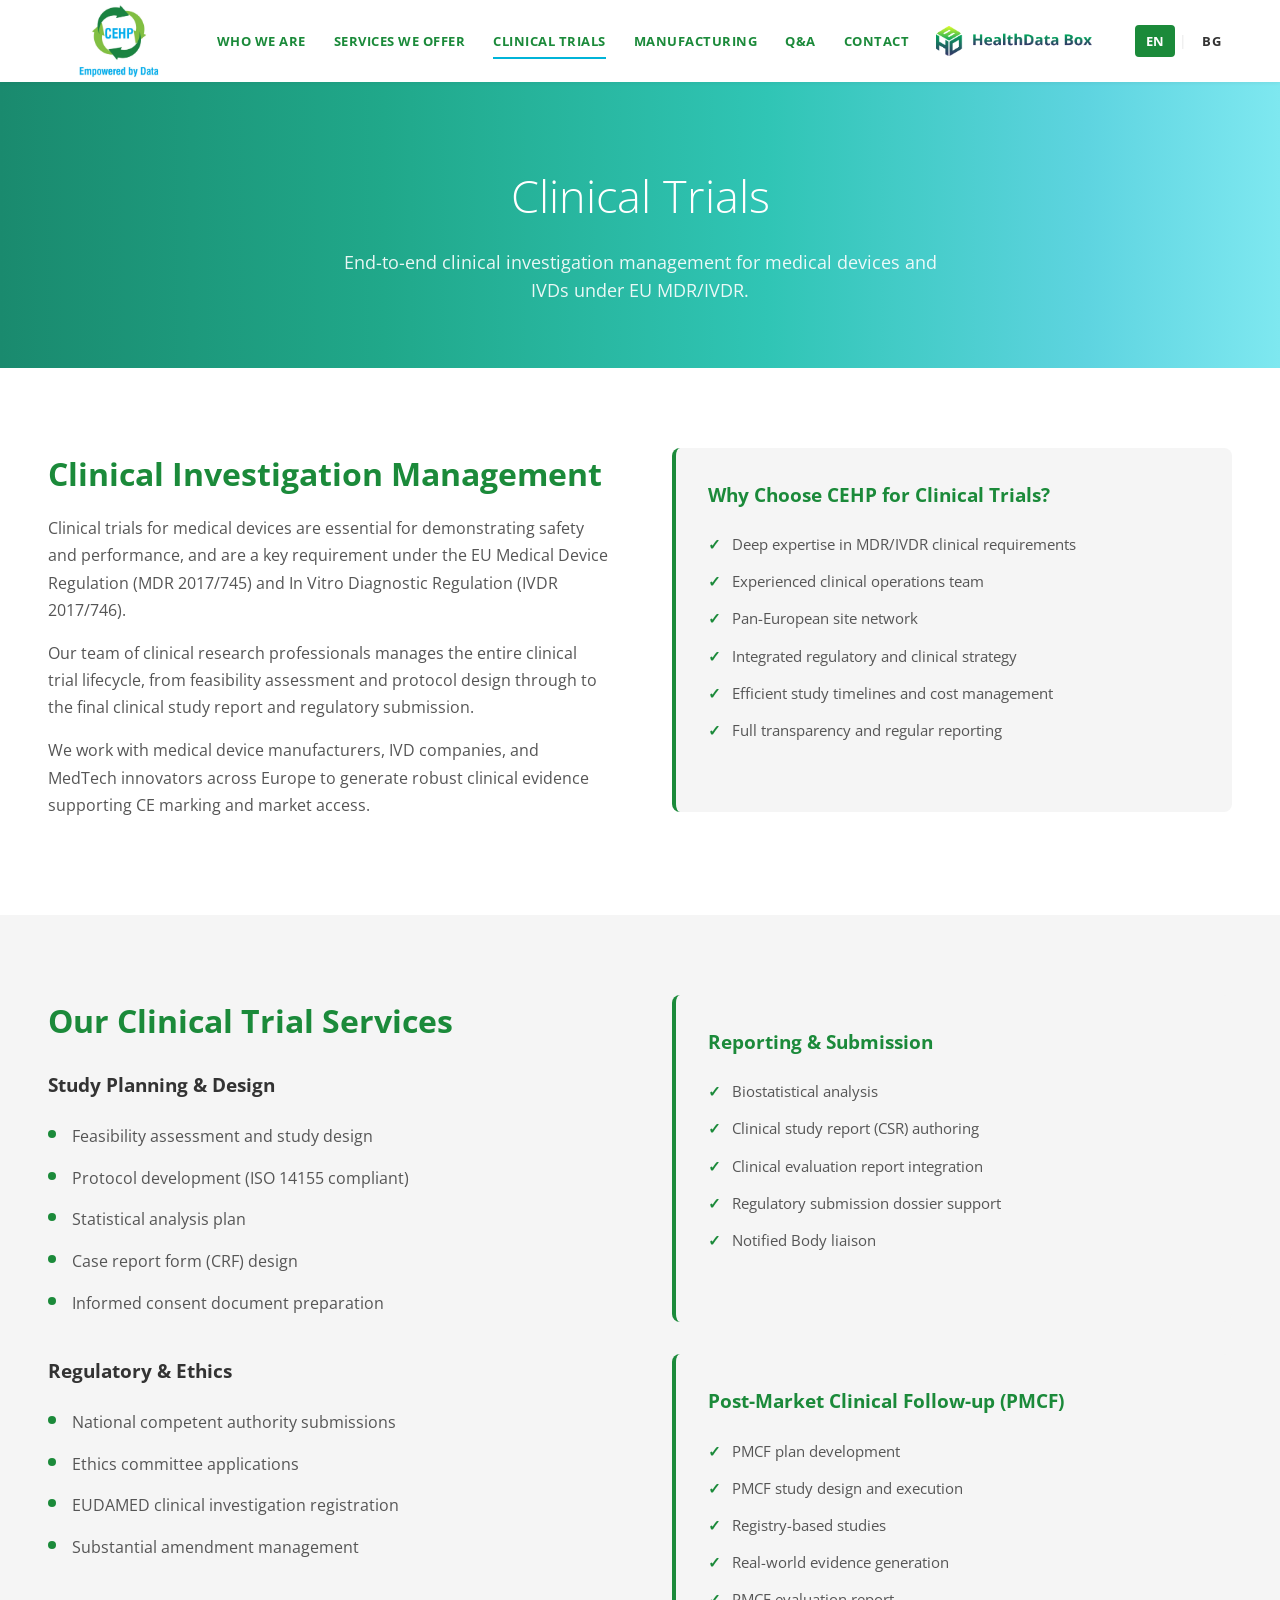
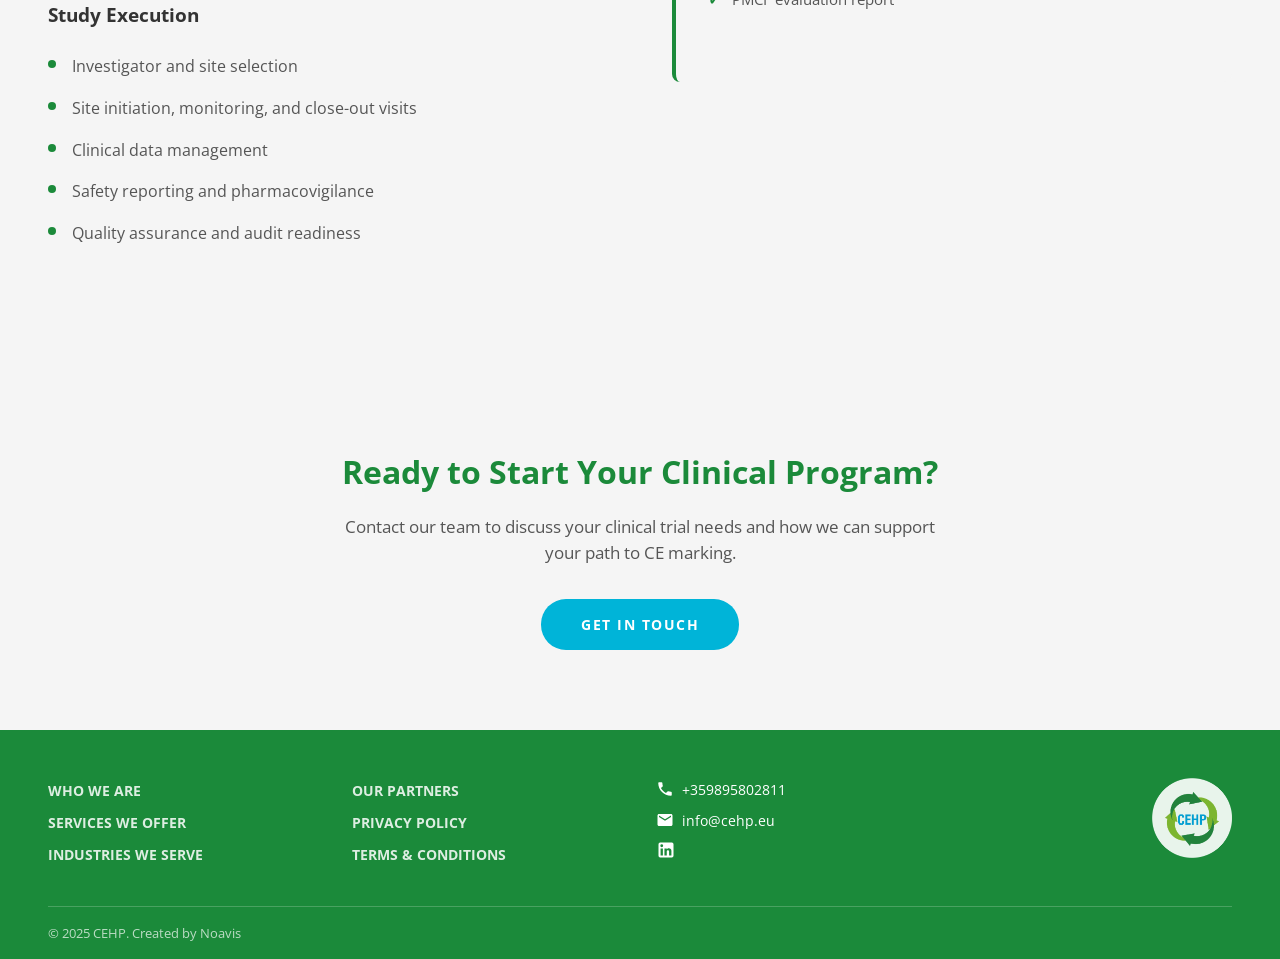
==== clinical-trials.html @ 3921a28b "initilize" ====
<!DOCTYPE html>
<html lang="en">
<head>
  <meta charset="UTF-8">
  <meta name="viewport" content="width=device-width, initial-scale=1.0">
  <title>Clinical Trials | CEHP - Medical Device Clinical Investigations</title>

  <meta name="description" content="CEHP provides end-to-end clinical trial management for medical devices and IVDs. Expert protocol design, regulatory submissions, site management, and clinical study reporting for CE marking and MDR/IVDR compliance.">
  <meta name="keywords" content="clinical trials, medical devices, MedDevs, IVDs, clinical investigation, CE marking, MDR, IVDR, clinical performance study, clinical evaluation, protocol design, regulatory submission, Medtech, HTA, ОЗТ">
  <meta name="robots" content="index, follow">
  <link rel="canonical" href="https://www.cehp.eu/clinical-trials">

  <meta property="og:title" content="Clinical Trials | CEHP">
  <meta property="og:description" content="End-to-end clinical trial management for medical devices and IVDs.">
  <meta property="og:type" content="website">

  <script type="application/ld+json">
  {
    "@context": "https://schema.org",
    "@type": "Service",
    "serviceType": "Clinical Trials Management for Medical Devices",
    "provider": {
      "@type": "Organization",
      "name": "CEHP - Center for European Health Policies"
    },
    "description": "End-to-end clinical trial management for medical devices and IVDs, from protocol design to regulatory submission.",
    "areaServed": "Europe"
  }
  </script>

  <link rel="preconnect" href="https://fonts.googleapis.com">
  <link rel="preconnect" href="https://fonts.gstatic.com" crossorigin>
  <link href="https://fonts.googleapis.com/css2?family=Open+Sans:ital,wght@0,300;0,400;0,500;0,600;0,700;1,400;1,600;1,700&display=swap" rel="stylesheet">
  <link rel="stylesheet" href="css/style.css">
</head>
<body>

  <header class="header">
    <nav class="nav">
      <a href="index.html" class="nav-logo">
        <img src="images/main-logo.jpg" alt="CEHP" width="150" height="55">

      </a>
      <div class="nav-links">
        <a href="team.html" data-i18n="nav.who_we_are">Who We Are</a>
        <a href="services.html" data-i18n="nav.services">Services We Offer</a>
        <a href="clinical-trials.html" data-i18n="nav.clinical_trials">Clinical Trials</a>
        <a href="manufacturing.html" data-i18n="nav.manufacturing">Manufacturing</a>
        <a href="qa.html" data-i18n="nav.qa">Q&amp;A</a>
        <a href="contact.html" data-i18n="nav.contact">Contact</a>
      </div>
      <a href="https://www.healthdatabox.com/" target="_blank" rel="noopener noreferrer" class="nav-right">
        <img src="images/healthdatabox-logo.png" alt="HealthData Box">
      </a>
      <div class="lang-switcher">
        <button class="lang-btn active" data-lang="en">EN</button>
        <span class="lang-sep">|</span>
        <button class="lang-btn" data-lang="bg">BG</button>
      </div>
      <button class="hamburger" aria-label="Open menu">
        <span></span><span></span><span></span>
      </button>
    </nav>
  </header>

  <div class="overlay"></div>
  <div class="mobile-nav">
    <button class="mobile-nav-close" aria-label="Close menu">&times;</button>
    <div class="mobile-nav-links">
      <a href="index.html" data-i18n="nav.home">Home</a>
      <a href="team.html" data-i18n="nav.who_we_are">Who We Are</a>
      <a href="services.html" data-i18n="nav.services">Services We Offer</a>
      <a href="clinical-trials.html" data-i18n="nav.clinical_trials">Clinical Trials</a>
      <a href="manufacturing.html" data-i18n="nav.manufacturing">Manufacturing</a>
      <a href="qa.html" data-i18n="nav.qa">Q&amp;A</a>
      <a href="contact.html" data-i18n="nav.contact">Contact</a>
    </div>
    <div class="lang-switcher">
      <button class="lang-btn active" data-lang="en">EN</button>
      <span class="lang-sep">|</span>
      <button class="lang-btn" data-lang="bg">BG</button>
    </div>
  </div>

  <section class="page-hero">
    <div class="container">
      <h1 data-i18n="clinical.hero_title">Clinical Trials</h1>
      <p data-i18n="clinical.hero_p">End-to-end clinical investigation management for medical devices and IVDs under EU MDR/IVDR.</p>
    </div>
  </section>

  <!-- Overview -->
  <section class="service-detail">
    <div class="container">
      <div class="service-detail-grid">
        <div class="animate-on-scroll">
          <h2 data-i18n="clinical.overview_title">Clinical Investigation Management</h2>
          <p data-i18n="clinical.overview_p1">Clinical trials for medical devices are essential for demonstrating safety and performance, and are a key requirement under the EU Medical Device Regulation (MDR 2017/745) and In Vitro Diagnostic Regulation (IVDR 2017/746).</p>
          <p data-i18n="clinical.overview_p2">Our team of clinical research professionals manages the entire clinical trial lifecycle, from feasibility assessment and protocol design through to the final clinical study report and regulatory submission.</p>
          <p data-i18n="clinical.overview_p3">We work with medical device manufacturers, IVD companies, and MedTech innovators across Europe to generate robust clinical evidence supporting CE marking and market access.</p>
        </div>
        <div class="service-info-box animate-on-scroll">
          <h3 data-i18n="clinical.box1_title">Why Choose CEHP for Clinical Trials?</h3>
          <ul>
            <li data-i18n="clinical.box1_li1">Deep expertise in MDR/IVDR clinical requirements</li>
            <li data-i18n="clinical.box1_li2">Experienced clinical operations team</li>
            <li data-i18n="clinical.box1_li3">Pan-European site network</li>
            <li data-i18n="clinical.box1_li4">Integrated regulatory and clinical strategy</li>
            <li data-i18n="clinical.box1_li5">Efficient study timelines and cost management</li>
            <li data-i18n="clinical.box1_li6">Full transparency and regular reporting</li>
          </ul>
        </div>
      </div>
    </div>
  </section>

  <!-- Services Breakdown -->
  <section class="service-detail" style="background: var(--bg-light);">
    <div class="container">
      <div class="service-detail-grid">
        <div class="animate-on-scroll">
          <h2 data-i18n="clinical.services_title">Our Clinical Trial Services</h2>
          <h3 style="color: var(--primary-green); margin: 1.5rem 0 0.5rem;" data-i18n="clinical.planning_title">Study Planning &amp; Design</h3>
          <ul>
            <li data-i18n="clinical.planning_li1">Feasibility assessment and study design</li>
            <li data-i18n="clinical.planning_li2">Protocol development (ISO 14155 compliant)</li>
            <li data-i18n="clinical.planning_li3">Statistical analysis plan</li>
            <li data-i18n="clinical.planning_li4">Case report form (CRF) design</li>
            <li data-i18n="clinical.planning_li5">Informed consent document preparation</li>
          </ul>

          <h3 style="color: var(--primary-green); margin: 1.5rem 0 0.5rem;" data-i18n="clinical.regulatory_title">Regulatory &amp; Ethics</h3>
          <ul>
            <li data-i18n="clinical.regulatory_li1">National competent authority submissions</li>
            <li data-i18n="clinical.regulatory_li2">Ethics committee applications</li>
            <li data-i18n="clinical.regulatory_li3">EUDAMED clinical investigation registration</li>
            <li data-i18n="clinical.regulatory_li4">Substantial amendment management</li>
          </ul>

          <h3 style="color: var(--primary-green); margin: 1.5rem 0 0.5rem;" data-i18n="clinical.execution_title">Study Execution</h3>
          <ul>
            <li data-i18n="clinical.execution_li1">Investigator and site selection</li>
            <li data-i18n="clinical.execution_li2">Site initiation, monitoring, and close-out visits</li>
            <li data-i18n="clinical.execution_li3">Clinical data management</li>
            <li data-i18n="clinical.execution_li4">Safety reporting and pharmacovigilance</li>
            <li data-i18n="clinical.execution_li5">Quality assurance and audit readiness</li>
          </ul>
        </div>
        <div class="animate-on-scroll">
          <div class="service-info-box" style="margin-bottom: 2rem;">
            <h3 data-i18n="clinical.box2_title">Reporting &amp; Submission</h3>
            <ul>
              <li data-i18n="clinical.box2_li1">Biostatistical analysis</li>
              <li data-i18n="clinical.box2_li2">Clinical study report (CSR) authoring</li>
              <li data-i18n="clinical.box2_li3">Clinical evaluation report integration</li>
              <li data-i18n="clinical.box2_li4">Regulatory submission dossier support</li>
              <li data-i18n="clinical.box2_li5">Notified Body liaison</li>
            </ul>
          </div>
          <div class="service-info-box">
            <h3 data-i18n="clinical.box3_title">Post-Market Clinical Follow-up (PMCF)</h3>
            <ul>
              <li data-i18n="clinical.box3_li1">PMCF plan development</li>
              <li data-i18n="clinical.box3_li2">PMCF study design and execution</li>
              <li data-i18n="clinical.box3_li3">Registry-based studies</li>
              <li data-i18n="clinical.box3_li4">Real-world evidence generation</li>
              <li data-i18n="clinical.box3_li5">PMCF evaluation report</li>
            </ul>
          </div>
        </div>
      </div>
    </div>
  </section>

  <!-- CTA -->
  <section class="wwa-cta">
    <div class="container">
      <h2 data-i18n="clinical.cta_title">Ready to Start Your Clinical Program?</h2>
      <p data-i18n="clinical.cta_p">Contact our team to discuss your clinical trial needs and how we can support your path to CE marking.</p>
      <a href="contact.html" class="btn btn-primary" data-i18n="clinical.cta_btn">Get in Touch</a>
    </div>
  </section>

  <footer class="footer">
    <div class="container">
      <div class="footer-grid">
        <div class="footer-col">
          <ul>
            <li><a href="team.html"><strong data-i18n="footer.who_we_are">WHO WE ARE</strong></a></li>
            <li><a href="services.html"><strong data-i18n="footer.services">SERVICES WE OFFER</strong></a></li>
            <li><a href="services.html"><strong data-i18n="footer.industries">INDUSTRIES WE SERVE</strong></a></li>
          </ul>
        </div>
        <div class="footer-col">
          <ul>
            <li><a href="index.html#partners"><strong data-i18n="footer.partners">OUR PARTNERS</strong></a></li>
            <li><a href="privacy.html"><strong data-i18n="footer.privacy">PRIVACY POLICY</strong></a></li>
            <li><a href="terms.html"><strong data-i18n="footer.terms">TERMS &amp; CONDITIONS</strong></a></li>
          </ul>
        </div>
        <div class="footer-col">
          <div class="footer-contact-item">
            <svg viewBox="0 0 24 24"><path d="M6.62 10.79c1.44 2.83 3.76 5.14 6.59 6.59l2.2-2.2c.27-.27.67-.36 1.02-.24 1.12.37 2.33.57 3.57.57.55 0 1 .45 1 1V20c0 .55-.45 1-1 1-9.39 0-17-7.61-17-17 0-.55.45-1 1-1h3.5c.55 0 1 .45 1 1 0 1.25.2 2.45.57 3.57.11.35.03.74-.25 1.02l-2.2 2.2z"/></svg>
            <a href="tel:+359895802811">+359895802811</a>
          </div>
          <div class="footer-contact-item">
            <svg viewBox="0 0 24 24"><path d="M20 4H4c-1.1 0-1.99.9-1.99 2L2 18c0 1.1.9 2 2 2h16c1.1 0 2-.9 2-2V6c0-1.1-.9-2-2-2zm0 4l-8 5-8-5V6l8 5 8-5v2z"/></svg>
            <a href="mailto:info@cehp.eu">info@cehp.eu</a>
          </div>
          <div class="footer-social">
            <a href="https://www.linkedin.com/company/center-for-european-health-policies-ltd/" target="_blank" rel="noopener noreferrer" aria-label="LinkedIn">
              <svg viewBox="0 0 24 24"><path d="M19 3a2 2 0 0 1 2 2v14a2 2 0 0 1-2 2H5a2 2 0 0 1-2-2V5a2 2 0 0 1 2-2h14m-.5 15.5v-5.3a3.26 3.26 0 0 0-3.26-3.26c-.85 0-1.84.52-2.32 1.3v-1.11h-2.79v8.37h2.79v-4.93c0-.77.62-1.4 1.39-1.4a1.4 1.4 0 0 1 1.4 1.4v4.93h2.79M6.88 8.56a1.68 1.68 0 0 0 1.68-1.68c0-.93-.75-1.69-1.68-1.69a1.69 1.69 0 0 0-1.69 1.69c0 .93.76 1.68 1.69 1.68m1.39 9.94v-8.37H5.5v8.37h2.77z"/></svg>
            </a>
          </div>
        </div>
        <div class="footer-logo">
          <img src="images/logo.png" alt="CEHP Logo" width="80" height="80">
        </div>
      </div>
      <div class="footer-bottom">
        <span data-i18n="footer.copyright">&copy; 2025 CEHP. Created by Noavis</span>
      </div>
    </div>
  </footer>

  <script src="js/i18n.js"></script>
  <script src="js/main.js"></script>
</body>
</html>
---- css/style.css ----
/* ========================================
   CEHP - Center for European Health Policies
   Main Stylesheet - Matching Original Design
   ======================================== */

/* --- CSS Variables --- */
:root {
  --green-dark: #1a7a3a;
  --green-primary: #2da44e;
  --green-heading: #1b8a3a;
  --teal: #17a68a;
  --teal-light: #4ec6c1;
  --cyan: #30c5d2;
  --cyan-light: #5ed4e0;
  --blue-btn: #00b4d8;
  --blue-light: #7ec8e3;
  --accent-blue: #1a3a5c;
  --text-dark: #333333;
  --text-light: #ffffff;
  --text-gray: #555555;
  --text-muted: #888888;
  --bg-light: #f5f5f5;
  --bg-offwhite: #f9f9f9;
  --bg-white: #ffffff;
  --border-light: #e8e8e8;
  --shadow: 0 2px 12px rgba(0, 0, 0, 0.06);
  --shadow-hover: 0 6px 24px rgba(0, 0, 0, 0.12);
  --transition: all 0.3s ease;
  --font-main: 'Open Sans', 'Segoe UI', Tahoma, Geneva, Verdana, sans-serif;
  --max-width: 1400px;
}

/* --- Reset & Base --- */
*,
*::before,
*::after {
  margin: 0;
  padding: 0;
  box-sizing: border-box;
}

html {
  scroll-behavior: smooth;
  font-size: 16px;
}

body {
  font-family: var(--font-main);
  color: var(--text-dark);
  line-height: 1.6;
  overflow-x: hidden;
  background: var(--bg-white);
}

a {
  text-decoration: none;
  color: inherit;
  transition: var(--transition);
}

ul {
  list-style: none;
}

img {
  max-width: 100%;
  height: auto;
  display: block;
}

.container {
  max-width: var(--max-width);
  margin: 0 auto;
  padding: 0 3rem;
}

/* --- Utilities --- */
.section-label {
  color: var(--green-heading);
  font-size: 2rem;
  font-weight: 700;
  font-style: italic;
  margin-bottom: 1rem;
}

.section-title {
  font-size: 2.2rem;
  font-weight: 700;
  color: var(--green-heading);
  margin-bottom: 1rem;
  line-height: 1.2;
  font-style: italic;
}

.section-subtitle {
  font-size: 1.05rem;
  color: var(--text-gray);
  max-width: 700px;
  margin-bottom: 2rem;
}

.center {
  text-align: center;
}

/* --- Language Switcher --- */
.lang-switcher {
  display: flex;
  align-items: center;
  gap: 0.25rem;
  margin-left: 1rem;
}

.lang-btn {
  background: none;
  border: 2px solid transparent;
  color: var(--text-dark);
  font-family: var(--font-main);
  font-size: 0.8rem;
  font-weight: 700;
  cursor: pointer;
  padding: 0.3rem 0.55rem;
  border-radius: 4px;
  transition: var(--transition);
  letter-spacing: 0.5px;
}

.lang-btn:hover {
  background: rgba(27, 138, 58, 0.1);
  color: var(--green-heading);
}

.lang-btn.active {
  background: var(--green-heading);
  color: white;
  border-color: var(--green-heading);
}

.lang-sep {
  color: var(--border-light);
  font-size: 0.85rem;
  user-select: none;
}

/* Language switcher in mobile nav */
.mobile-nav .lang-switcher {
  justify-content: center;
  padding: 1rem 0;
  margin: 0;
  border-top: 1px solid var(--border-light);
  margin-top: 1rem;
}

/* --- Buttons --- */
.btn {
  display: inline-block;
  padding: 0.9rem 2.5rem;
  border-radius: 25px;
  font-weight: 700;
  font-size: 0.85rem;
  letter-spacing: 1.5px;
  text-transform: uppercase;
  transition: var(--transition);
  cursor: pointer;
  border: none;
}

.btn-primary {
  background: var(--blue-btn);
  color: var(--text-light);
}

.btn-primary:hover {
  background: #009dc0;
  transform: translateY(-2px);
  box-shadow: 0 4px 15px rgba(0, 180, 216, 0.4);
}

.btn-outline {
  background: transparent;
  color: var(--green-heading);
  border: 2px solid var(--green-heading);
  padding: 0.8rem 2.4rem;
}

.btn-outline:hover {
  background: var(--green-heading);
  color: var(--text-light);
  transform: translateY(-2px);
}

.btn-green {
  background: var(--green-heading);
  color: var(--text-light);
}

.btn-green:hover {
  background: #167a32;
  transform: translateY(-2px);
}

.btn-white {
  background: var(--text-light);
  color: var(--blue-btn);
  border: 2px solid var(--text-light);
}

.btn-white:hover {
  background: transparent;
  color: var(--text-light);
  border-color: var(--text-light);
  transform: translateY(-2px);
}

.btn-cyan {
  background: var(--blue-btn);
  color: var(--text-light);
}

.btn-cyan:hover {
  background: #009dc0;
  transform: translateY(-2px);
  box-shadow: 0 4px 15px rgba(0, 180, 216, 0.4);
}

/* --- Header / Navigation --- */
.header {
  position: fixed;
  top: 0;
  left: 0;
  width: 100%;
  z-index: 1000;
  background: var(--bg-white);
  box-shadow: 0 1px 4px rgba(0, 0, 0, 0.06);
  transition: var(--transition);
}

.header.scrolled {
  box-shadow: 0 2px 12px rgba(0, 0, 0, 0.1);
}

.nav {
  display: flex;
  align-items: center;
  justify-content: space-between;
  padding: 0.05rem 3rem;
  max-width: var(--max-width);
  margin: 0 auto;
}

.nav-logo {
  display: flex;
  flex-direction: column;
  align-items: center;
}

.nav-logo img {
  height: 80px;
  width: auto;
}

.nav-logo .tagline {
  font-size: 0.65rem;
  color: var(--green-heading);
  font-style: italic;
  margin-top: 2px;
}

.nav-links {
  display: flex;
  align-items: center;
  gap: 1.75rem;
}

.nav-links a {
  font-size: 0.8rem;
  font-weight: 700;
  color: var(--green-heading);
  text-transform: uppercase;
  letter-spacing: 0.5px;
  position: relative;
  padding: 0.5rem 0;
}

.nav-links a::after {
  content: '';
  position: absolute;
  bottom: 0;
  left: 0;
  width: 0;
  height: 2px;
  background: var(--blue-btn);
  transition: var(--transition);
}

.nav-links a:hover::after,
.nav-links a.active::after {
  width: 100%;
}

.nav-links a:hover {
  color: var(--blue-btn);
}

.nav-right {
  display: flex;
  align-items: center;
  gap: 0.75rem;
}

.nav-right img {
  height: 30px;
}

.nav-right span {
  font-weight: 700;
  font-size: 0.95rem;
  color: var(--accent-blue);
}

/* Hamburger */
.hamburger {
  display: none;
  flex-direction: column;
  gap: 5px;
  cursor: pointer;
  background: none;
  border: none;
  padding: 5px;
}

.hamburger span {
  width: 25px;
  height: 2px;
  background: var(--green-heading);
  transition: var(--transition);
}

/* Mobile Nav */
.mobile-nav {
  display: none;
  position: fixed;
  top: 0;
  right: -100%;
  width: 80%;
  max-width: 350px;
  height: 100vh;
  background: var(--bg-white);
  box-shadow: -5px 0 20px rgba(0, 0, 0, 0.1);
  z-index: 2000;
  transition: right 0.3s ease;
  padding: 2rem;
}

.mobile-nav.open {
  right: 0;
}

.mobile-nav-close {
  position: absolute;
  top: 1rem;
  right: 1rem;
  background: none;
  border: none;
  font-size: 1.5rem;
  cursor: pointer;
  color: var(--text-dark);
}

.mobile-nav-links {
  display: flex;
  flex-direction: column;
  gap: 1.5rem;
  margin-top: 3rem;
}

.mobile-nav-links a {
  font-size: 1rem;
  font-weight: 600;
  color: var(--green-heading);
  text-transform: uppercase;
  letter-spacing: 0.5px;
}

.mobile-nav-links a:hover {
  color: var(--blue-btn);
}

.overlay {
  display: none;
  position: fixed;
  top: 0;
  left: 0;
  width: 100%;
  height: 100%;
  background: rgba(0, 0, 0, 0.5);
  z-index: 1500;
}

.overlay.active {
  display: block;
}

/* --- Hero Section --- */
.hero {
  position: relative;
  min-height: 550px;
  display: flex;
  align-items: center;
  color: var(--text-light);
  overflow: hidden;
  margin-top: 80px;
}

.hero-video {
  position: absolute;
  top: 0;
  left: 0;
  width: 100%;
  height: 100%;
  object-fit: cover;
  z-index: -2;
}

.hero-overlay {
  position: absolute;
  top: 0;
  left: 0;
  width: 100%;
  height: 100%;
  background: linear-gradient(to right, rgba(26, 138, 110, 0.75) 0%, rgba(32, 168, 138, 0.6) 30%, rgba(48, 197, 181, 0.5) 60%, rgba(94, 212, 224, 0.4) 85%, rgba(126, 232, 240, 0.35) 100%);
  z-index: -1;
}

.hero-inner {
  display: flex;
  align-items: center;
  justify-content: space-between;
  width: 100%;
  max-width: var(--max-width);
  margin: 0 auto;
  padding: 4rem 3rem;
}

.hero-content {
  max-width: 650px;
  animation: fadeInUp 1s ease;
}

.hero-content h1 {
  font-size: 3.2rem;
  font-weight: 300;
  margin-bottom: 1.5rem;
  line-height: 1.15;
  letter-spacing: -0.5px;
}

.hero-content p {
  font-size: 1.05rem;
  line-height: 1.7;
  margin-bottom: 0.5rem;
  opacity: 0.92;
}

.hero-globe {
  width: 300px;
  height: 300px;
  flex-shrink: 0;
  opacity: 0.3;
}

.hero-globe svg {
  width: 100%;
  height: 100%;
  fill: rgba(255, 255, 255, 0.4);
}

/* --- Three Pillars Section --- */
.pillars {
  padding: 0;
  position: relative;
  margin-top: -60px;
  z-index: 10;
}

.pillars-grid {
  display: grid;
  grid-template-columns: repeat(3, 1fr);
  gap: 1.5rem;
}

.pillar-card {
  background: var(--bg-white);
  border-radius: 0;
  padding: 2rem;
  border: 1px solid var(--border-light);
  transition: var(--transition);
  display: flex;
  flex-direction: column;
}

.pillar-card:hover {
  box-shadow: var(--shadow-hover);
}

.pillar-card h3 {
  font-size: 1.15rem;
  color: var(--green-heading);
  margin-bottom: 1.25rem;
  line-height: 1.3;
  font-weight: 700;
}

.pillar-card .pillar-body {
  display: flex;
  align-items: flex-start;
  gap: 1.25rem;
}

.pillar-card .pillar-icon {
  width: 80px;
  height: 80px;
  flex-shrink: 0;
}

.pillar-card .pillar-icon svg {
  width: 100%;
  height: 100%;
}

.pillar-card ul {
  display: flex;
  flex-direction: column;
  gap: 0.35rem;
}

.pillar-card ul li {
  font-size: 0.92rem;
  color: var(--text-gray);
  padding-left: 1rem;
  position: relative;
  list-style: disc;
  list-style-position: inside;
  padding-left: 0;
}

/* --- Welcome / CEO Message Section --- */
.welcome {
  padding: 5rem 0;
  background: var(--bg-white);
}

.welcome-grid {
  display: grid;
  grid-template-columns: 1fr 1fr;
  gap: 4rem;
  align-items: center;
}

.welcome-text {
  order: 1;
}

.welcome-image {
  order: 2;
  display: flex;
  justify-content: center;
}

.welcome-image img {
  width: 480px;
  height: 480px;
  border-radius: 50%;
  object-fit: cover;
  border: 4px solid var(--teal-light);
  box-shadow: 0 0 0 8px rgba(78, 198, 193, 0.15);
}

.welcome-text .section-label {
  margin-bottom: 0.75rem;
  font-size: 2.2rem;
}

.welcome-text h2 {
  font-size: 1.35rem;
  color: var(--text-muted);
  margin-bottom: 0.1rem;
  font-weight: 400;
}

.welcome-text .title {
  font-size: 0.95rem;
  color: var(--green-heading);
  font-weight: 700;
  margin-bottom: 1.5rem;
}

.welcome-text blockquote {
  font-size: 0.95rem;
  line-height: 1.8;
  color: var(--text-dark);
  border-left: none;
  padding-left: 0;
  margin-bottom: 2rem;
  font-style: normal;
  text-align: justify;
}

/* --- Services Section (Homepage) --- */
.services-home {
  padding: 5rem 0;
  background: var(--bg-light);
}

.services-home .section-title {
  text-align: center;
  font-size: 2.2rem;
}

.services-home-grid {
  display: grid;
  grid-template-columns: repeat(4, 1fr);
  gap: 1.5rem;
  margin: 3rem 0 2.5rem;
}

.service-home-card {
  background: var(--bg-offwhite);
  border-radius: 4px;
  padding: 2.5rem 1.5rem;
  text-align: center;
  transition: var(--transition);
  border: 1px solid var(--border-light);
}

.service-home-card:hover {
  box-shadow: var(--shadow-hover);
  transform: translateY(-3px);
}

.service-home-card .icon {
  width: 80px;
  height: 80px;
  margin: 0 auto 1.5rem;
}

.service-home-card .icon svg {
  width: 100%;
  height: 100%;
}

.service-home-card h3 {
  font-size: 1rem;
  color: var(--blue-btn);
  font-weight: 400;
  line-height: 1.5;
}

/* --- HealthDataBox Section --- */
.healthdatabox {
  padding: 5rem 0;
  background: var(--bg-white);
}

.healthdatabox-grid {
  display: grid;
  grid-template-columns: 1fr 1fr;
  gap: 4rem;
  align-items: start;
}

.healthdatabox-content .section-label {
  color: var(--green-heading);
}

.healthdatabox-image img {
  width: 100%;
  max-width: 600px;
}

.modules-list {
  list-style: disc;
  padding-left: 1.5rem;
  margin-bottom: 2rem;
}

.modules-list li {
  margin-bottom: 1rem;
  font-size: 0.95rem;
  color: var(--text-dark);
  line-height: 1.5;
}

.modules-list li strong {
  color: var(--green-heading);
}

.modules-list li .module-title {
  font-weight: 700;
}

/* --- Partners Section --- */
.partners {
  padding: 4rem 0;
  background: var(--bg-white);
}

.partners .section-title {
  text-align: center;
  margin-bottom: 2rem;
}

.partners-grid {
  display: grid;
  grid-template-columns: repeat(auto-fill, minmax(130px, 1fr));
  gap: 1rem;
  align-items: center;
  justify-items: center;
}

.partner-logo {
  width: 130px;
  height: 90px;
  display: flex;
  align-items: center;
  justify-content: center;
  border: 1px solid var(--border-light);
  border-radius: 4px;
  padding: 0.5rem;
  transition: var(--transition);
  background: var(--bg-white);
}

.partner-logo:hover {
  box-shadow: var(--shadow);
  border-color: var(--teal);
}

.partner-logo img {
  max-height: 55px;
  width: auto;
  max-width: 110px;
  object-fit: contain;
}

/* --- Team Section --- */
.team {
  padding: 5rem 0;
  background: var(--bg-light);
}

.team .section-label,
.team .section-title,
.team .section-subtitle {
  text-align: center;
  margin-left: auto;
  margin-right: auto;
}

.team-grid {
  display: grid;
  grid-template-columns: repeat(auto-fill, minmax(220px, 1fr));
  gap: 2rem;
  margin-top: 3rem;
}

.team-card {
  background: var(--bg-white);
  border-radius: 8px;
  padding: 2rem 1.5rem;
  text-align: center;
  box-shadow: var(--shadow);
  transition: var(--transition);
}

.team-card:hover {
  transform: translateY(-5px);
  box-shadow: var(--shadow-hover);
}

.team-card .avatar {
  width: 140px;
  height: 140px;
  border-radius: 50%;
  margin: 0 auto 1.25rem;
  overflow: hidden;
  border: 3px solid var(--teal-light);
}

.team-card .avatar img {
  width: 100%;
  height: 100%;
  object-fit: cover;
}

.team-card .avatar.placeholder {
  background: linear-gradient(135deg, var(--green-heading), var(--teal));
  display: flex;
  align-items: center;
  justify-content: center;
  color: var(--text-light);
  font-size: 2.5rem;
  font-weight: 700;
}

.team-card h3 {
  font-size: 1.1rem;
  color: var(--accent-blue);
  margin-bottom: 0.25rem;
}

.team-card .role {
  font-size: 0.85rem;
  color: var(--green-heading);
  font-weight: 600;
  margin-bottom: 0.75rem;
}

.team-card p {
  font-size: 0.85rem;
  color: var(--text-gray);
  line-height: 1.6;
}

/* --- Q&A Section --- */
.qa {
  padding: 5rem 0;
}

.qa .section-label,
.qa .section-title,
.qa .section-subtitle {
  text-align: center;
  margin-left: auto;
  margin-right: auto;
}

.qa-list {
  max-width: 800px;
  margin: 3rem auto 0;
}

.qa-item {
  border: 1px solid var(--border-light);
  border-radius: 8px;
  margin-bottom: 1rem;
  overflow: hidden;
  transition: var(--transition);
}

.qa-item:hover {
  box-shadow: var(--shadow);
}

.qa-question {
  display: flex;
  align-items: center;
  justify-content: space-between;
  padding: 1.25rem 1.5rem;
  cursor: pointer;
  background: var(--bg-white);
  transition: var(--transition);
  gap: 1rem;
}

.qa-question:hover {
  background: var(--bg-light);
}

.qa-question h3 {
  font-size: 1rem;
  font-weight: 600;
  color: var(--accent-blue);
  flex: 1;
}

.qa-question .toggle {
  width: 24px;
  height: 24px;
  flex-shrink: 0;
  transition: transform 0.3s ease;
  color: var(--green-heading);
}

.qa-item.active .qa-question .toggle {
  transform: rotate(45deg);
}

.qa-answer {
  max-height: 0;
  overflow: hidden;
  transition: max-height 0.4s ease, padding 0.3s ease;
}

.qa-item.active .qa-answer {
  max-height: 500px;
}

.qa-answer-inner {
  padding: 0 1.5rem 1.5rem;
  font-size: 0.95rem;
  color: var(--text-gray);
  line-height: 1.7;
}

/* --- Services Detail Page --- */
.page-hero {
  padding: 10rem 0 4rem;
  background: linear-gradient(to right, #1a8a6e 0%, #20a88a 30%, #30c5b5 60%, #5ed4e0 85%, #7ee8f0 100%);
  color: var(--text-light);
  text-align: center;
}

.page-hero h1 {
  font-size: 2.8rem;
  font-weight: 300;
  margin-bottom: 1rem;
}

.page-hero p {
  font-size: 1.1rem;
  opacity: 0.9;
  max-width: 600px;
  margin: 0 auto;
}

.service-detail {
  padding: 5rem 0;
}

.service-detail-grid {
  display: grid;
  grid-template-columns: 1fr 1fr;
  gap: 4rem;
  align-items: start;
}

.service-detail h2 {
  font-size: 2rem;
  color: var(--green-heading);
  margin-bottom: 1rem;
}

.service-detail p {
  color: var(--text-gray);
  line-height: 1.7;
  margin-bottom: 1rem;
}

.service-detail ul {
  margin: 1rem 0 2rem;
}

.service-detail ul li {
  padding: 0.5rem 0 0.5rem 1.5rem;
  position: relative;
  color: var(--text-gray);
}

.service-detail ul li::before {
  content: '';
  position: absolute;
  left: 0;
  top: 14px;
  width: 8px;
  height: 8px;
  border-radius: 50%;
  background: var(--green-heading);
}

.service-info-box {
  background: var(--bg-light);
  border-radius: 8px;
  padding: 2rem;
  border-left: 4px solid var(--green-heading);
}

.service-info-box h3 {
  color: var(--green-heading);
  margin-bottom: 1rem;
}

.service-info-box ul {
  list-style: none;
  padding-left: 0;
}

.service-info-box ul li {
  padding: 0.4rem 0 0.4rem 1.5rem;
  position: relative;
  color: var(--text-gray);
  font-size: 0.95rem;
}

.service-info-box ul li::before {
  content: '\2713';
  position: absolute;
  left: 0;
  top: 0.4rem;
  width: auto;
  height: auto;
  border-radius: 0;
  background: none;
  color: var(--green-heading);
  font-weight: 700;
}

/* Services page grid */
.services {
  padding: 5rem 0;
  background: var(--bg-light);
}

.services-grid {
  display: grid;
  grid-template-columns: repeat(3, 1fr);
  gap: 2rem;
  margin-bottom: 2.5rem;
}

.service-card {
  background: var(--bg-white);
  border-radius: 8px;
  padding: 2.5rem 2rem;
  box-shadow: var(--shadow);
  transition: var(--transition);
  text-align: center;
  border-bottom: 3px solid transparent;
}

.service-card:hover {
  transform: translateY(-5px);
  box-shadow: var(--shadow-hover);
  border-bottom-color: var(--green-heading);
}

.service-card .icon {
  width: 60px;
  height: 60px;
  margin: 0 auto 1.5rem;
  background: linear-gradient(135deg, var(--green-heading), var(--teal));
  border-radius: 12px;
  display: flex;
  align-items: center;
  justify-content: center;
}

.service-card .icon svg {
  width: 30px;
  height: 30px;
  fill: var(--text-light);
}

.service-card h3 {
  font-size: 1.1rem;
  color: var(--accent-blue);
  margin-bottom: 0.75rem;
  line-height: 1.4;
}

.service-card p {
  font-size: 0.9rem;
  color: var(--text-gray);
  line-height: 1.6;
}

/* --- CTA Section (shared) --- */
.wwa-cta {
  padding: 5rem 0;
  text-align: center;
  background: var(--bg-light);
  color: var(--text-dark);
}

.wwa-cta h2 {
  font-size: 2rem;
  margin-bottom: 1rem;
  color: var(--green-heading);
}

.wwa-cta p {
  max-width: 600px;
  margin: 0 auto 2rem;
  color: var(--text-gray);
  font-size: 1.05rem;
}

/* --- Footer --- */
.footer {
  background: var(--green-heading);
  color: var(--text-light);
  padding: 3rem 0 0;
}

.footer-grid {
  display: grid;
  grid-template-columns: 1fr 1fr 1fr 1fr;
  gap: 2rem;
  padding-bottom: 2rem;
  border-bottom: 1px solid rgba(255, 255, 255, 0.2);
  align-items: start;
}

.footer-col h4 {
  font-size: 0.8rem;
  text-transform: uppercase;
  letter-spacing: 1px;
  margin-bottom: 1rem;
  font-weight: 700;
}

.footer-col ul li {
  margin-bottom: 0.4rem;
}

.footer-col ul li a {
  font-size: 0.85rem;
  color: rgba(255, 255, 255, 0.85);
  font-weight: 600;
}

.footer-col ul li a:hover {
  color: var(--text-light);
  text-decoration: underline;
}

.footer-contact-item {
  display: flex;
  align-items: center;
  gap: 0.5rem;
  margin-bottom: 0.5rem;
  font-size: 0.9rem;
}

.footer-contact-item svg {
  width: 18px;
  height: 18px;
  fill: var(--text-light);
  flex-shrink: 0;
}

.footer-contact-item a {
  color: var(--text-light);
}

.footer-social {
  display: flex;
  gap: 0.75rem;
  margin-top: 0.5rem;
}

.footer-social a {
  color: var(--text-light);
  transition: var(--transition);
}

.footer-social a:hover {
  opacity: 0.7;
}

.footer-social a svg {
  width: 20px;
  height: 20px;
  fill: var(--text-light);
}

.footer-logo {
  display: flex;
  justify-content: flex-end;
  align-items: flex-start;
}

.footer-logo img {
  height: 80px;
  width: auto;
  opacity: 0.9;
}

.footer-bottom {
  display: flex;
  align-items: center;
  justify-content: flex-start;
  padding: 1rem 0;
  font-size: 0.8rem;
  color: rgba(255, 255, 255, 0.7);
}

.footer-bottom a {
  color: rgba(255, 255, 255, 0.7);
}

.footer-bottom a:hover {
  color: var(--text-light);
}

.footer-legal {
  display: flex;
  gap: 2rem;
}

/* --- Animations --- */
@keyframes fadeInUp {
  from {
    opacity: 0;
    transform: translateY(30px);
  }
  to {
    opacity: 1;
    transform: translateY(0);
  }
}

.animate-on-scroll {
  opacity: 0;
  transform: translateY(30px);
  transition: opacity 0.6s ease, transform 0.6s ease;
}

.animate-on-scroll.visible {
  opacity: 1;
  transform: translateY(0);
}

/* --- Responsive --- */
@media (max-width: 1200px) {
  .services-home-grid {
    grid-template-columns: repeat(2, 1fr);
  }
  .nav-links {
    gap: 1rem;
  }
  .nav-links a {
    font-size: 0.75rem;
  }
}

@media (max-width: 1024px) {
  .pillars-grid,
  .services-grid {
    grid-template-columns: repeat(2, 1fr);
  }

  .healthdatabox-grid,
  .welcome-grid,
  .service-detail-grid {
    grid-template-columns: 1fr;
    gap: 3rem;
  }

  .welcome-image {
    order: -1;
  }

  .welcome-text {
    order: 2;
  }

  .footer-grid {
    grid-template-columns: repeat(2, 1fr);
  }

  .hero-inner {
    padding: 3rem 2rem;
  }

  .hero-globe {
    display: none;
  }
}

@media (max-width: 768px) {
  html {
    font-size: 15px;
  }

  .nav-links {
    display: none;
  }

  .hamburger {
    display: flex;
  }

  .mobile-nav {
    display: block;
  }

  .hero-content h1 {
    font-size: 2.2rem;
  }

  .section-title {
    font-size: 1.8rem;
  }

  .section-label {
    font-size: 1.6rem;
  }

  .pillars-grid,
  .services-grid,
  .services-home-grid {
    grid-template-columns: 1fr;
  }

  .partners-grid {
    grid-template-columns: repeat(3, 1fr);
  }

  .team-grid {
    grid-template-columns: repeat(2, 1fr);
  }

  .footer-grid {
    grid-template-columns: 1fr;
    gap: 1.5rem;
  }

  .footer-bottom {
    flex-direction: column;
    gap: 0.5rem;
    text-align: center;
  }

  .page-hero h1 {
    font-size: 2rem;
  }

  .wwa-cta h2 {
    font-size: 1.6rem;
  }

  .container {
    padding: 0 1.5rem;
  }

  .nav {
    padding: 0.75rem 1.5rem;
  }

  .hero {
    margin-top: 70px;
  }

  .hero-inner {
    padding: 3rem 1.5rem;
  }

  .welcome-image img {
    width: 280px;
    height: 280px;
  }
}

@media (max-width: 480px) {
  .hero-content h1 {
    font-size: 1.8rem;
  }

  .team-grid {
    grid-template-columns: 1fr;
  }

  .partners-grid {
    grid-template-columns: repeat(2, 1fr);
  }

  .container {
    padding: 0 1rem;
  }
}
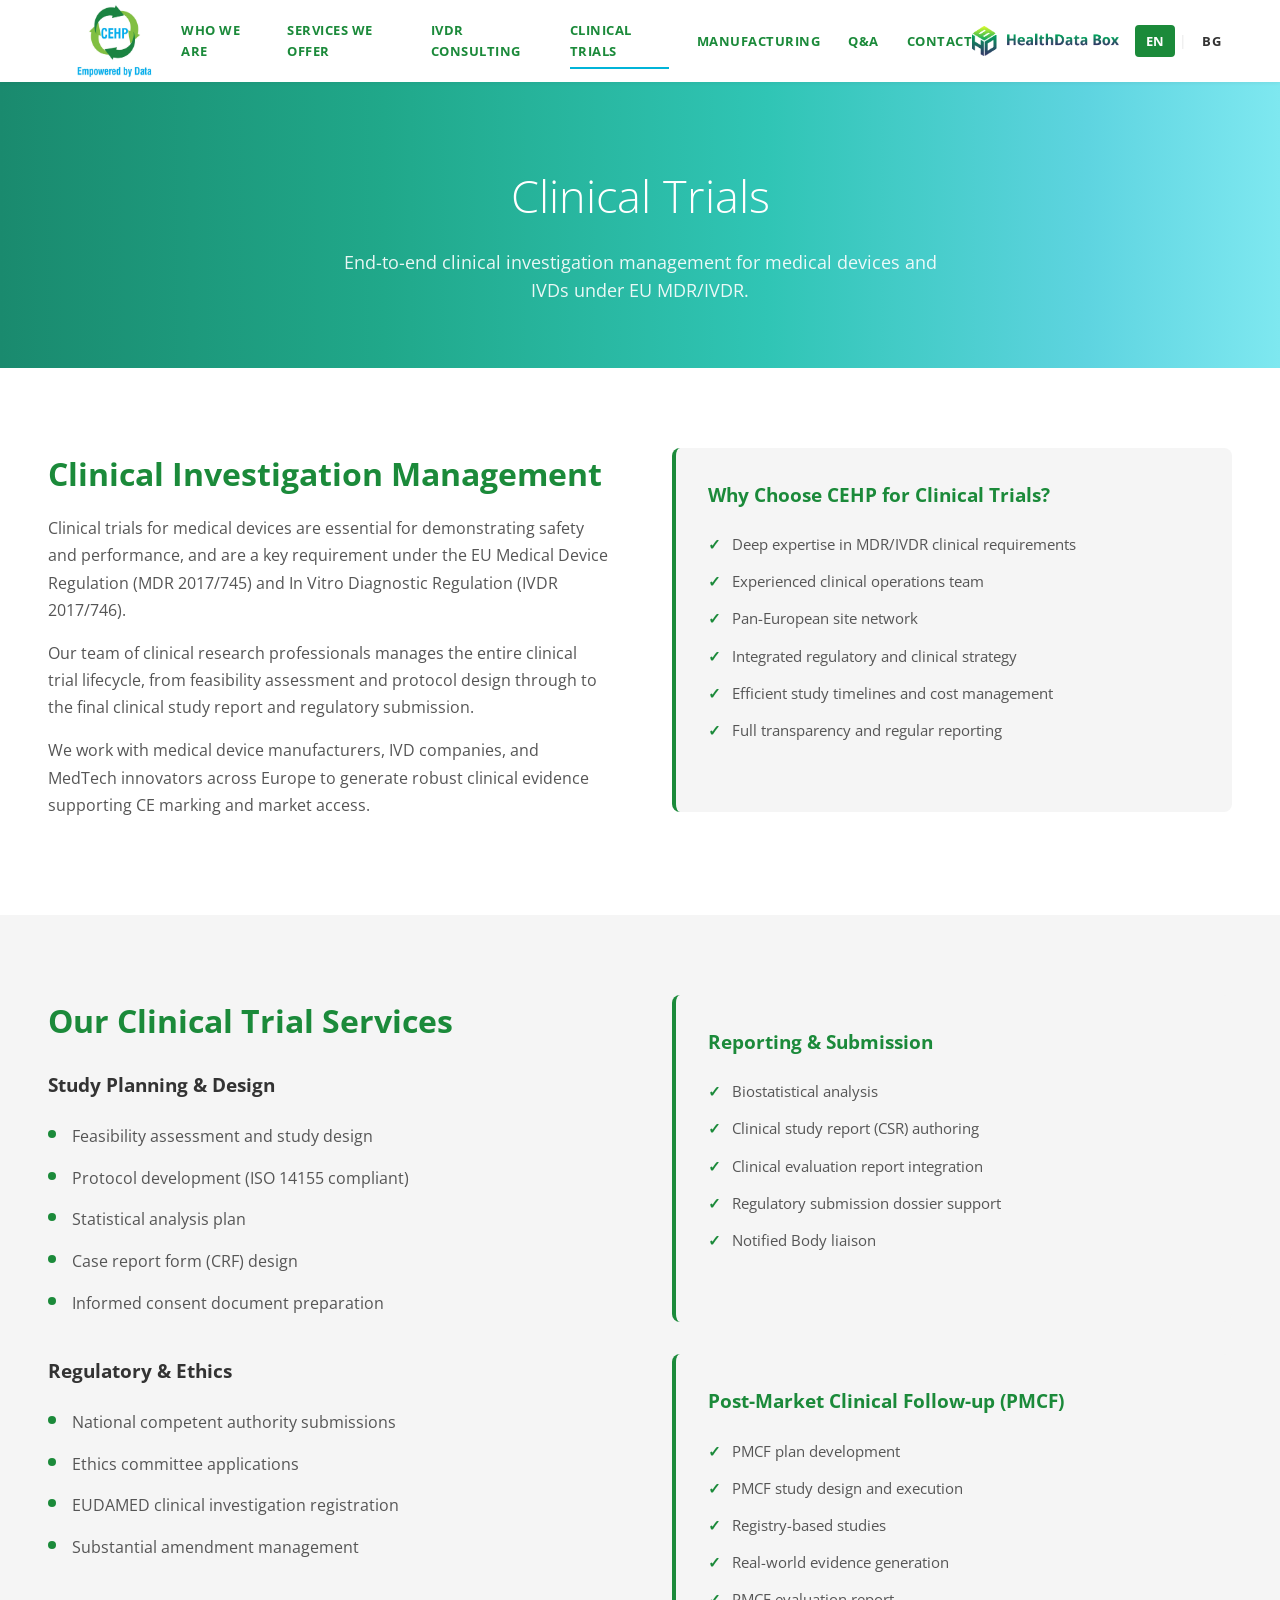
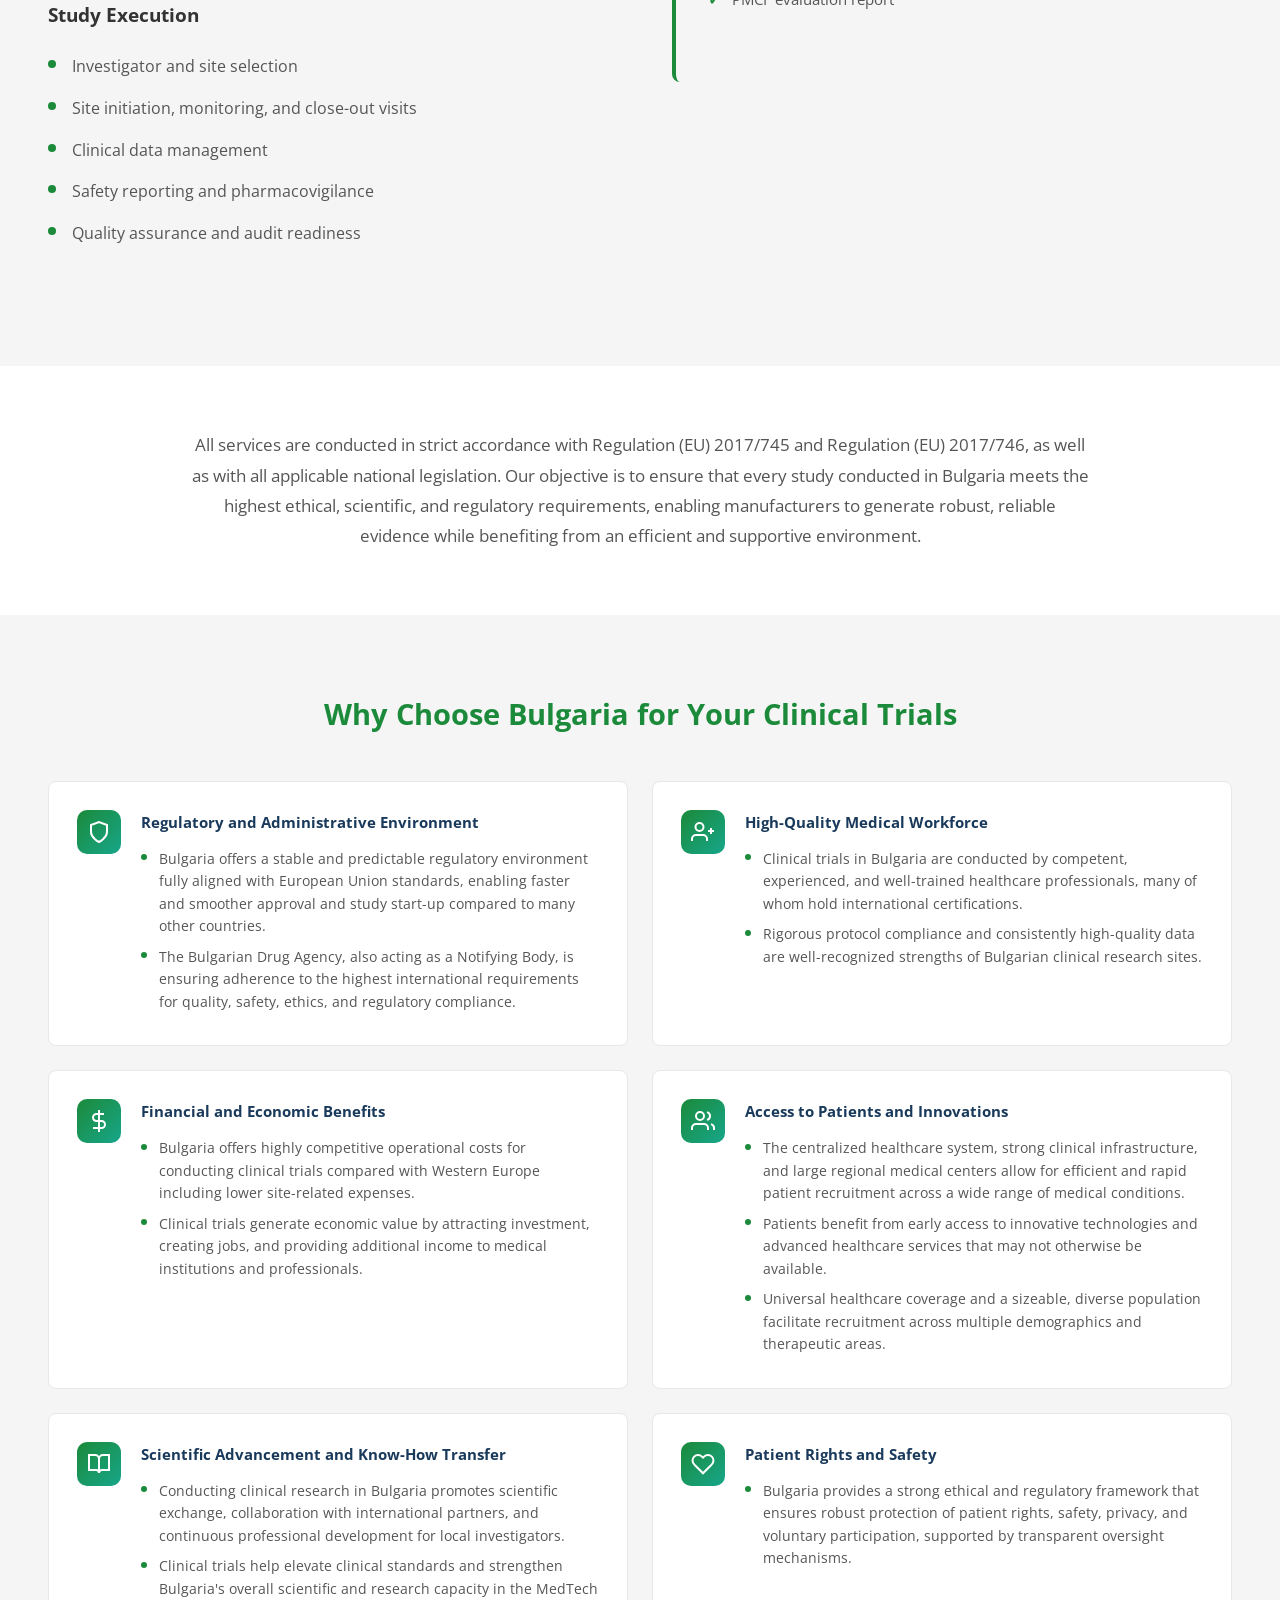
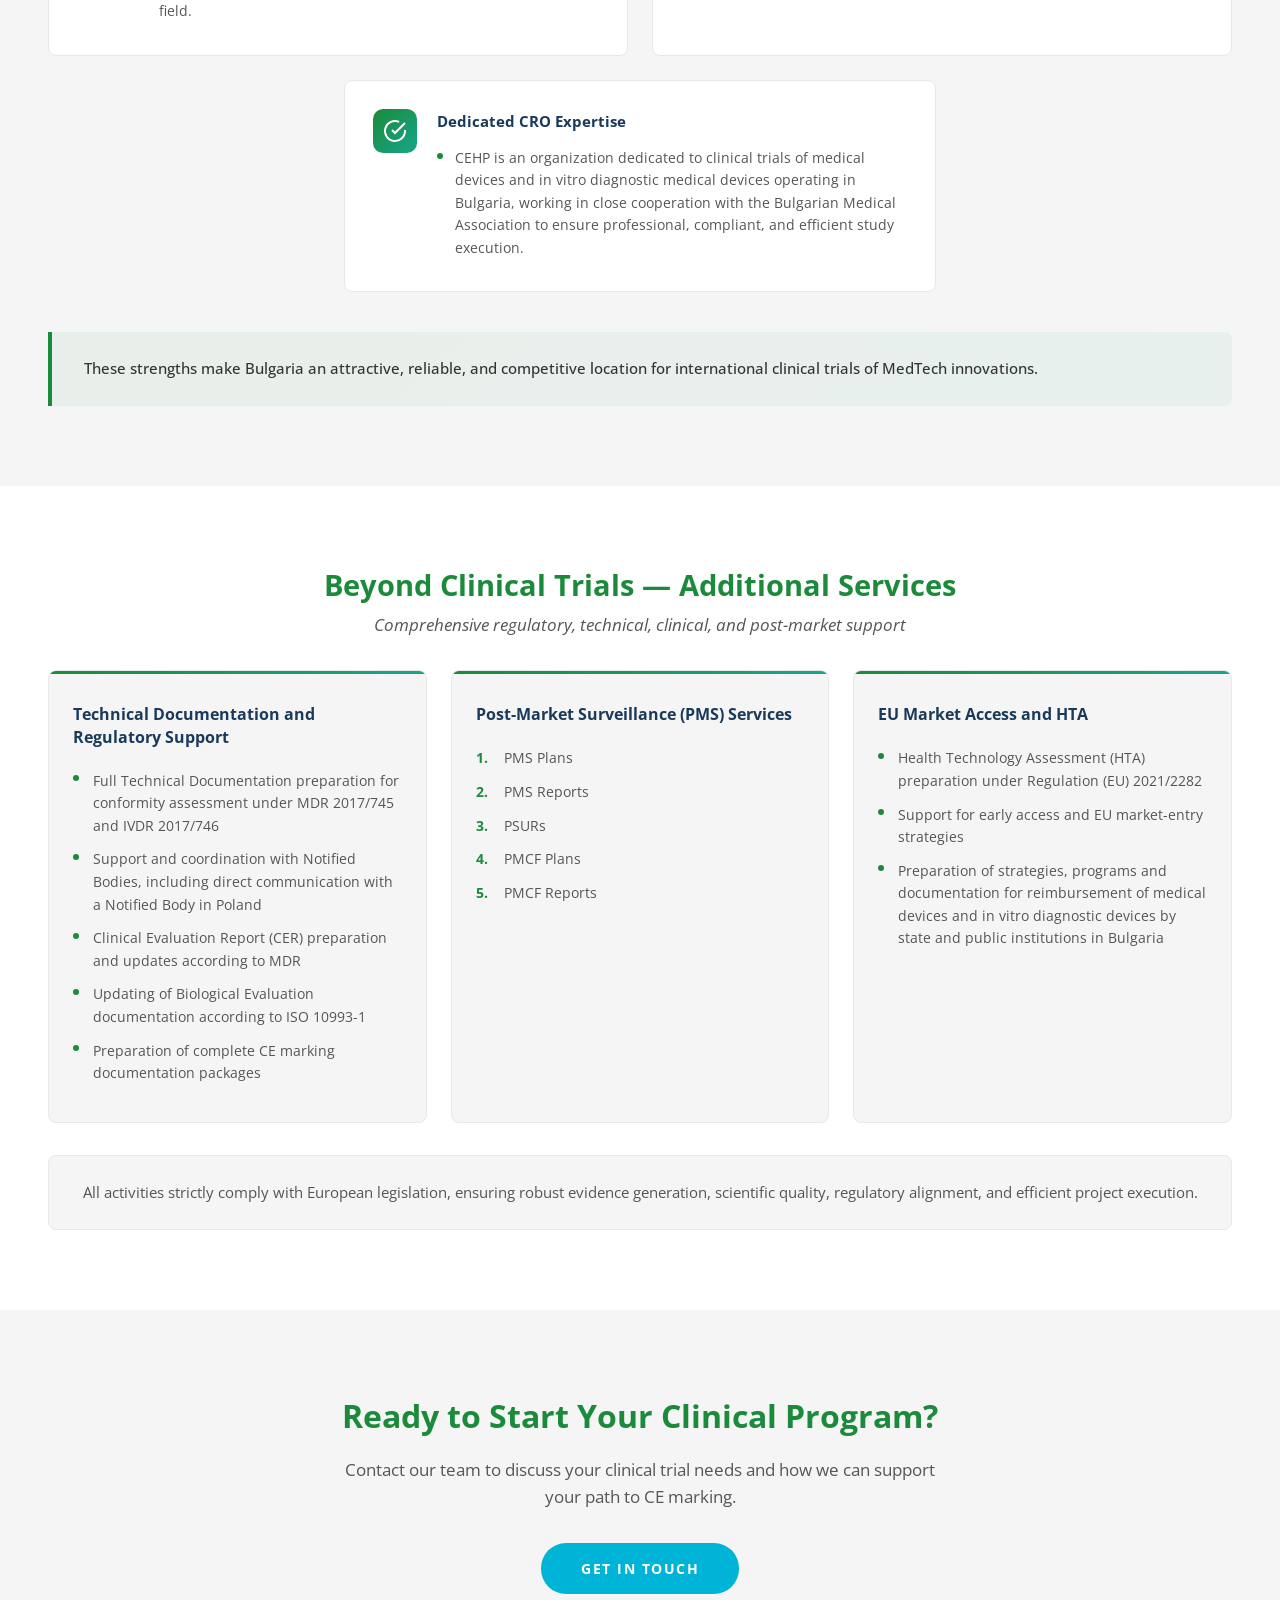
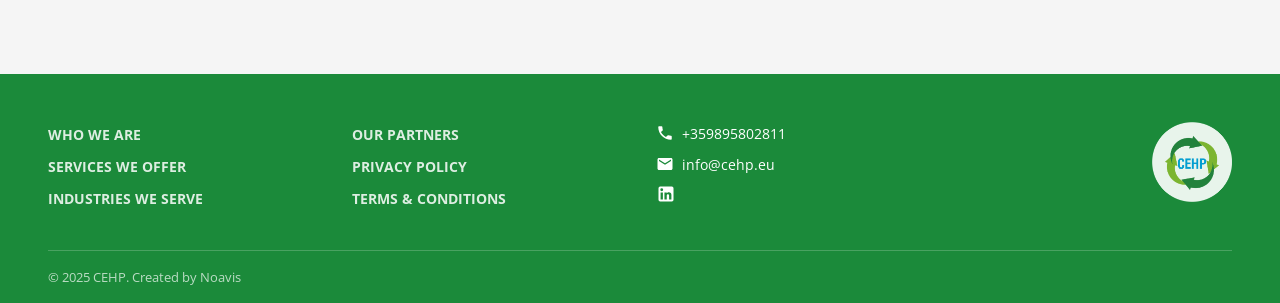
==== commit 9760dc45: "content updates" ====
--- a/clinical-trials.html
+++ b/clinical-trials.html
@@ -32,6 +32,7 @@
   <link rel="preconnect" href="https://fonts.gstatic.com" crossorigin>
   <link href="https://fonts.googleapis.com/css2?family=Open+Sans:ital,wght@0,300;0,400;0,500;0,600;0,700;1,400;1,600;1,700&display=swap" rel="stylesheet">
   <link rel="stylesheet" href="css/style.css">
+  <link rel="stylesheet" href="css/clinical-research.css">
 </head>
 <body>
 
@@ -44,6 +45,7 @@
       <div class="nav-links">
         <a href="team.html" data-i18n="nav.who_we_are">Who We Are</a>
         <a href="services.html" data-i18n="nav.services">Services We Offer</a>
+        <a href="ivdr.html" data-i18n="nav.ivdr">IVDR Consulting</a>
         <a href="clinical-trials.html" data-i18n="nav.clinical_trials">Clinical Trials</a>
         <a href="manufacturing.html" data-i18n="nav.manufacturing">Manufacturing</a>
         <a href="qa.html" data-i18n="nav.qa">Q&amp;A</a>
@@ -70,6 +72,7 @@
       <a href="index.html" data-i18n="nav.home">Home</a>
       <a href="team.html" data-i18n="nav.who_we_are">Who We Are</a>
       <a href="services.html" data-i18n="nav.services">Services We Offer</a>
+      <a href="ivdr.html" data-i18n="nav.ivdr">IVDR Consulting</a>
       <a href="clinical-trials.html" data-i18n="nav.clinical_trials">Clinical Trials</a>
       <a href="manufacturing.html" data-i18n="nav.manufacturing">Manufacturing</a>
       <a href="qa.html" data-i18n="nav.qa">Q&amp;A</a>
@@ -172,6 +175,180 @@
     </div>
   </section>
 
+  <!-- Regulatory Intro -->
+  <section class="cr-intro">
+    <div class="container">
+      <div class="cr-intro-content animate-on-scroll">
+        <p data-i18n="clinical.reg_intro">All services are conducted in strict accordance with Regulation (EU) 2017/745 and Regulation (EU) 2017/746, as well as with all applicable national legislation. Our objective is to ensure that every study conducted in Bulgaria meets the highest ethical, scientific, and regulatory requirements, enabling manufacturers to generate robust, reliable evidence while benefiting from an efficient and supportive environment.</p>
+      </div>
+    </div>
+  </section>
+
+  <!-- Why Choose Bulgaria -->
+  <section class="cr-bulgaria" id="why-bulgaria">
+    <div class="container">
+      <div class="cr-section-header animate-on-scroll">
+        <h2 data-i18n="clinical.bulgaria_title">Why Choose Bulgaria for Your Clinical Trials</h2>
+      </div>
+
+      <div class="cr-advantages-grid">
+        <!-- 1. Regulatory Environment -->
+        <div class="cr-advantage-card animate-on-scroll">
+          <div class="cr-advantage-icon">
+            <svg viewBox="0 0 24 24"><path d="M12 22s8-4 8-10V5l-8-3-8 3v7c0 6 8 10 8 10z"/></svg>
+          </div>
+          <div class="cr-advantage-content">
+            <h4 data-i18n="clinical.adv1_title">Regulatory and Administrative Environment</h4>
+            <ul>
+              <li data-i18n="clinical.adv1_li1">Bulgaria offers a stable and predictable regulatory environment fully aligned with European Union standards, enabling faster and smoother approval and study start-up compared to many other countries.</li>
+              <li data-i18n="clinical.adv1_li2">The Bulgarian Drug Agency, also acting as a Notifying Body, is ensuring adherence to the highest international requirements for quality, safety, ethics, and regulatory compliance.</li>
+            </ul>
+          </div>
+        </div>
+
+        <!-- 2. Medical Workforce -->
+        <div class="cr-advantage-card animate-on-scroll">
+          <div class="cr-advantage-icon">
+            <svg viewBox="0 0 24 24"><path d="M16 21v-2a4 4 0 00-4-4H5a4 4 0 00-4 4v2"/><circle cx="8.5" cy="7" r="4"/><path d="M20 8v6M23 11h-6"/></svg>
+          </div>
+          <div class="cr-advantage-content">
+            <h4 data-i18n="clinical.adv2_title">High-Quality Medical Workforce</h4>
+            <ul>
+              <li data-i18n="clinical.adv2_li1">Clinical trials in Bulgaria are conducted by competent, experienced, and well-trained healthcare professionals, many of whom hold international certifications.</li>
+              <li data-i18n="clinical.adv2_li2">Rigorous protocol compliance and consistently high-quality data are well-recognized strengths of Bulgarian clinical research sites.</li>
+            </ul>
+          </div>
+        </div>
+
+        <!-- 3. Financial Benefits -->
+        <div class="cr-advantage-card animate-on-scroll">
+          <div class="cr-advantage-icon">
+            <svg viewBox="0 0 24 24"><path d="M12 1v22M17 5H9.5a3.5 3.5 0 000 7h5a3.5 3.5 0 010 7H6"/></svg>
+          </div>
+          <div class="cr-advantage-content">
+            <h4 data-i18n="clinical.adv3_title">Financial and Economic Benefits</h4>
+            <ul>
+              <li data-i18n="clinical.adv3_li1">Bulgaria offers highly competitive operational costs for conducting clinical trials compared with Western Europe including lower site-related expenses.</li>
+              <li data-i18n="clinical.adv3_li2">Clinical trials generate economic value by attracting investment, creating jobs, and providing additional income to medical institutions and professionals.</li>
+            </ul>
+          </div>
+        </div>
+
+        <!-- 4. Patient Access -->
+        <div class="cr-advantage-card animate-on-scroll">
+          <div class="cr-advantage-icon">
+            <svg viewBox="0 0 24 24"><path d="M17 21v-2a4 4 0 00-4-4H5a4 4 0 00-4 4v2"/><circle cx="9" cy="7" r="4"/><path d="M23 21v-2a4 4 0 00-3-3.87M16 3.13a4 4 0 010 7.75"/></svg>
+          </div>
+          <div class="cr-advantage-content">
+            <h4 data-i18n="clinical.adv4_title">Access to Patients and Innovations</h4>
+            <ul>
+              <li data-i18n="clinical.adv4_li1">The centralized healthcare system, strong clinical infrastructure, and large regional medical centers allow for efficient and rapid patient recruitment across a wide range of medical conditions.</li>
+              <li data-i18n="clinical.adv4_li2">Patients benefit from early access to innovative technologies and advanced healthcare services that may not otherwise be available.</li>
+              <li data-i18n="clinical.adv4_li3">Universal healthcare coverage and a sizeable, diverse population facilitate recruitment across multiple demographics and therapeutic areas.</li>
+            </ul>
+          </div>
+        </div>
+
+        <!-- 5. Scientific Advancement -->
+        <div class="cr-advantage-card animate-on-scroll">
+          <div class="cr-advantage-icon">
+            <svg viewBox="0 0 24 24"><path d="M2 3h6a4 4 0 014 4v14a3 3 0 00-3-3H2zM22 3h-6a4 4 0 00-4 4v14a3 3 0 013-3h7z"/></svg>
+          </div>
+          <div class="cr-advantage-content">
+            <h4 data-i18n="clinical.adv5_title">Scientific Advancement and Know-How Transfer</h4>
+            <ul>
+              <li data-i18n="clinical.adv5_li1">Conducting clinical research in Bulgaria promotes scientific exchange, collaboration with international partners, and continuous professional development for local investigators.</li>
+              <li data-i18n="clinical.adv5_li2">Clinical trials help elevate clinical standards and strengthen Bulgaria's overall scientific and research capacity in the MedTech field.</li>
+            </ul>
+          </div>
+        </div>
+
+        <!-- 6. Patient Rights -->
+        <div class="cr-advantage-card animate-on-scroll">
+          <div class="cr-advantage-icon">
+            <svg viewBox="0 0 24 24"><path d="M20.84 4.61a5.5 5.5 0 00-7.78 0L12 5.67l-1.06-1.06a5.5 5.5 0 00-7.78 7.78l1.06 1.06L12 21.23l7.78-7.78 1.06-1.06a5.5 5.5 0 000-7.78z"/></svg>
+          </div>
+          <div class="cr-advantage-content">
+            <h4 data-i18n="clinical.adv6_title">Patient Rights and Safety</h4>
+            <ul>
+              <li data-i18n="clinical.adv6_li1">Bulgaria provides a strong ethical and regulatory framework that ensures robust protection of patient rights, safety, privacy, and voluntary participation, supported by transparent oversight mechanisms.</li>
+            </ul>
+          </div>
+        </div>
+
+        <!-- 7. CRO Expertise -->
+        <div class="cr-advantage-card cr-full-width animate-on-scroll">
+          <div class="cr-advantage-icon">
+            <svg viewBox="0 0 24 24"><path d="M22 11.08V12a10 10 0 11-5.93-9.14"/><path d="M22 4L12 14.01l-3-3"/></svg>
+          </div>
+          <div class="cr-advantage-content">
+            <h4 data-i18n="clinical.adv7_title">Dedicated CRO Expertise</h4>
+            <ul>
+              <li data-i18n="clinical.adv7_li1">CEHP is an organization dedicated to clinical trials of medical devices and in vitro diagnostic medical devices operating in Bulgaria, working in close cooperation with the Bulgarian Medical Association to ensure professional, compliant, and efficient study execution.</li>
+            </ul>
+          </div>
+        </div>
+      </div>
+
+      <div class="cr-summary-box animate-on-scroll">
+        <p data-i18n="clinical.bulgaria_summary">These strengths make Bulgaria an attractive, reliable, and competitive location for international clinical trials of MedTech innovations.</p>
+      </div>
+    </div>
+  </section>
+
+  <!-- Additional Services -->
+  <section class="cr-additional" id="additional-services">
+    <div class="container">
+      <div class="cr-section-header animate-on-scroll">
+        <h2 data-i18n="clinical.additional_title">Beyond Clinical Trials &mdash; Additional Services</h2>
+        <p data-i18n="clinical.additional_subtitle">Comprehensive regulatory, technical, clinical, and post-market support</p>
+      </div>
+
+      <div class="cr-services-grid animate-on-scroll">
+        <!-- Card 1: Technical Documentation -->
+        <div class="cr-service-card">
+          <div class="cr-service-card-accent"></div>
+          <h4 data-i18n="clinical.addserv1_title">Technical Documentation and Regulatory Support</h4>
+          <ul>
+            <li data-i18n="clinical.addserv1_li1">Full Technical Documentation preparation for conformity assessment under MDR 2017/745 and IVDR 2017/746</li>
+            <li data-i18n="clinical.addserv1_li2">Support and coordination with Notified Bodies, including direct communication with a Notified Body in Poland</li>
+            <li data-i18n="clinical.addserv1_li3">Clinical Evaluation Report (CER) preparation and updates according to MDR</li>
+            <li data-i18n="clinical.addserv1_li4">Updating of Biological Evaluation documentation according to ISO 10993-1</li>
+            <li data-i18n="clinical.addserv1_li5">Preparation of complete CE marking documentation packages</li>
+          </ul>
+        </div>
+
+        <!-- Card 2: PMS -->
+        <div class="cr-service-card">
+          <div class="cr-service-card-accent"></div>
+          <h4 data-i18n="clinical.addserv2_title">Post-Market Surveillance (PMS) Services</h4>
+          <ol>
+            <li data-i18n="clinical.addserv2_li1">PMS Plans</li>
+            <li data-i18n="clinical.addserv2_li2">PMS Reports</li>
+            <li data-i18n="clinical.addserv2_li3">PSURs</li>
+            <li data-i18n="clinical.addserv2_li4">PMCF Plans</li>
+            <li data-i18n="clinical.addserv2_li5">PMCF Reports</li>
+          </ol>
+        </div>
+
+        <!-- Card 3: HTA -->
+        <div class="cr-service-card">
+          <div class="cr-service-card-accent"></div>
+          <h4 data-i18n="clinical.addserv3_title">EU Market Access and HTA</h4>
+          <ul>
+            <li data-i18n="clinical.addserv3_li1">Health Technology Assessment (HTA) preparation under Regulation (EU) 2021/2282</li>
+            <li data-i18n="clinical.addserv3_li2">Support for early access and EU market-entry strategies</li>
+            <li data-i18n="clinical.addserv3_li3">Preparation of strategies, programs and documentation for reimbursement of medical devices and in vitro diagnostic devices by state and public institutions in Bulgaria</li>
+          </ul>
+        </div>
+      </div>
+
+      <div class="cr-compliance-box animate-on-scroll">
+        <p data-i18n="clinical.compliance_statement">All activities strictly comply with European legislation, ensuring robust evidence generation, scientific quality, regulatory alignment, and efficient project execution.</p>
+      </div>
+    </div>
+  </section>
+
   <!-- CTA -->
   <section class="wwa-cta">
     <div class="container">
--- a/css/clinical-research.css
+++ b/css/clinical-research.css
@@ -0,0 +1,299 @@
+/* ========================================
+   Clinical Research in Bulgaria - Styles
+   ======================================== */
+
+/* --- Regulatory Intro --- */
+.cr-intro {
+  padding: 4rem 0 3rem;
+  background: var(--bg-white);
+}
+
+.cr-intro-content {
+  max-width: 900px;
+  margin: 0 auto;
+  text-align: center;
+}
+
+.cr-intro-content p {
+  font-size: 1.05rem;
+  color: var(--text-gray);
+  line-height: 1.8;
+  margin-bottom: 1rem;
+}
+
+/* --- Why Bulgaria Section --- */
+.cr-bulgaria {
+  padding: 5rem 0;
+  background: var(--bg-light);
+}
+
+.cr-section-header {
+  text-align: center;
+  margin-bottom: 3rem;
+}
+
+.cr-section-header h2 {
+  font-size: 1.8rem;
+  color: var(--green-heading);
+  margin-bottom: 0.5rem;
+  line-height: 1.3;
+}
+
+.cr-section-header p {
+  font-size: 1.05rem;
+  color: var(--text-gray);
+  font-style: italic;
+}
+
+/* Advantage Cards Grid */
+.cr-advantages-grid {
+  display: grid;
+  grid-template-columns: repeat(2, 1fr);
+  gap: 1.5rem;
+  margin-bottom: 2.5rem;
+}
+
+.cr-advantage-card {
+  display: flex;
+  gap: 1.25rem;
+  align-items: flex-start;
+  padding: 1.75rem;
+  background: var(--bg-white);
+  border-radius: 8px;
+  border: 1px solid var(--border-light);
+  transition: var(--transition);
+}
+
+.cr-advantage-card:hover {
+  box-shadow: var(--shadow-hover);
+  transform: translateY(-2px);
+}
+
+/* Full-width card for the last item when odd count */
+.cr-advantage-card.cr-full-width {
+  grid-column: 1 / -1;
+  max-width: 50%;
+  justify-self: center;
+}
+
+.cr-advantage-icon {
+  width: 44px;
+  height: 44px;
+  flex-shrink: 0;
+  background: linear-gradient(135deg, var(--green-heading), var(--teal));
+  border-radius: 10px;
+  display: flex;
+  align-items: center;
+  justify-content: center;
+}
+
+.cr-advantage-icon svg {
+  width: 24px;
+  height: 24px;
+  stroke: var(--text-light);
+  fill: none;
+  stroke-width: 2;
+}
+
+.cr-advantage-content h4 {
+  font-size: 0.95rem;
+  color: var(--accent-blue);
+  margin-bottom: 0.6rem;
+  font-weight: 700;
+}
+
+.cr-advantage-content ul {
+  list-style: none;
+  padding: 0;
+  margin: 0;
+}
+
+.cr-advantage-content ul li {
+  padding: 0.25rem 0 0.25rem 1.15rem;
+  position: relative;
+  font-size: 0.88rem;
+  color: var(--text-gray);
+  line-height: 1.6;
+}
+
+.cr-advantage-content ul li::before {
+  content: '';
+  position: absolute;
+  left: 0;
+  top: 0.65rem;
+  width: 6px;
+  height: 6px;
+  border-radius: 50%;
+  background: var(--green-heading);
+}
+
+/* Summary Callout */
+.cr-summary-box {
+  background: linear-gradient(135deg, rgba(27, 138, 58, 0.06), rgba(23, 166, 138, 0.06));
+  border-left: 4px solid var(--green-heading);
+  border-radius: 0 8px 8px 0;
+  padding: 1.5rem 2rem;
+}
+
+.cr-summary-box p {
+  font-size: 0.95rem;
+  color: var(--text-dark);
+  line-height: 1.7;
+  margin: 0;
+  font-weight: 500;
+}
+
+/* --- Additional Services Section --- */
+.cr-additional {
+  padding: 5rem 0;
+  background: var(--bg-white);
+}
+
+.cr-additional .cr-section-header {
+  margin-bottom: 2rem;
+}
+
+.cr-services-grid {
+  display: grid;
+  grid-template-columns: repeat(3, 1fr);
+  gap: 1.5rem;
+  margin-bottom: 2rem;
+}
+
+.cr-service-card {
+  background: var(--bg-light);
+  border-radius: 8px;
+  padding: 2rem 1.5rem;
+  position: relative;
+  overflow: hidden;
+  border: 1px solid var(--border-light);
+  transition: var(--transition);
+}
+
+.cr-service-card:hover {
+  box-shadow: var(--shadow-hover);
+  transform: translateY(-3px);
+}
+
+.cr-service-card-accent {
+  position: absolute;
+  top: 0;
+  left: 0;
+  right: 0;
+  height: 3px;
+  background: linear-gradient(to right, var(--green-heading), var(--teal));
+}
+
+.cr-service-card h4 {
+  font-size: 1rem;
+  color: var(--accent-blue);
+  margin-bottom: 1rem;
+  font-weight: 700;
+  line-height: 1.4;
+}
+
+.cr-service-card ul {
+  list-style: none;
+  padding: 0;
+  margin: 0;
+}
+
+.cr-service-card ul li {
+  padding: 0.35rem 0 0.35rem 1.25rem;
+  position: relative;
+  font-size: 0.88rem;
+  color: var(--text-gray);
+  line-height: 1.6;
+}
+
+.cr-service-card ul li::before {
+  content: '';
+  position: absolute;
+  left: 0;
+  top: 0.7rem;
+  width: 6px;
+  height: 6px;
+  border-radius: 50%;
+  background: var(--green-heading);
+}
+
+/* Numbered list variant */
+.cr-service-card ol {
+  list-style: none;
+  padding: 0;
+  margin: 0;
+  counter-reset: cr-counter;
+}
+
+.cr-service-card ol li {
+  padding: 0.35rem 0 0.35rem 1.75rem;
+  position: relative;
+  font-size: 0.88rem;
+  color: var(--text-gray);
+  line-height: 1.6;
+  counter-increment: cr-counter;
+}
+
+.cr-service-card ol li::before {
+  content: counter(cr-counter) ".";
+  position: absolute;
+  left: 0;
+  top: 0.35rem;
+  font-weight: 700;
+  color: var(--green-heading);
+  font-size: 0.85rem;
+}
+
+/* Compliance Statement */
+.cr-compliance-box {
+  background: var(--bg-light);
+  border: 1px solid var(--border-light);
+  border-radius: 8px;
+  padding: 1.5rem 2rem;
+  text-align: center;
+}
+
+.cr-compliance-box p {
+  font-size: 0.92rem;
+  color: var(--text-gray);
+  line-height: 1.7;
+  margin: 0;
+}
+
+/* --- Responsive --- */
+@media (max-width: 1024px) {
+  .cr-advantages-grid {
+    grid-template-columns: 1fr;
+  }
+
+  .cr-advantage-card.cr-full-width {
+    max-width: 100%;
+  }
+
+  .cr-services-grid {
+    grid-template-columns: 1fr;
+  }
+}
+
+@media (max-width: 768px) {
+  .cr-bulgaria,
+  .cr-additional {
+    padding: 3.5rem 0;
+  }
+
+  .cr-section-header h2 {
+    font-size: 1.4rem;
+  }
+
+  .cr-advantage-card {
+    padding: 1.25rem;
+  }
+
+  .cr-intro-content {
+    text-align: left;
+  }
+
+  .cr-summary-box {
+    padding: 1.25rem 1.5rem;
+  }
+}
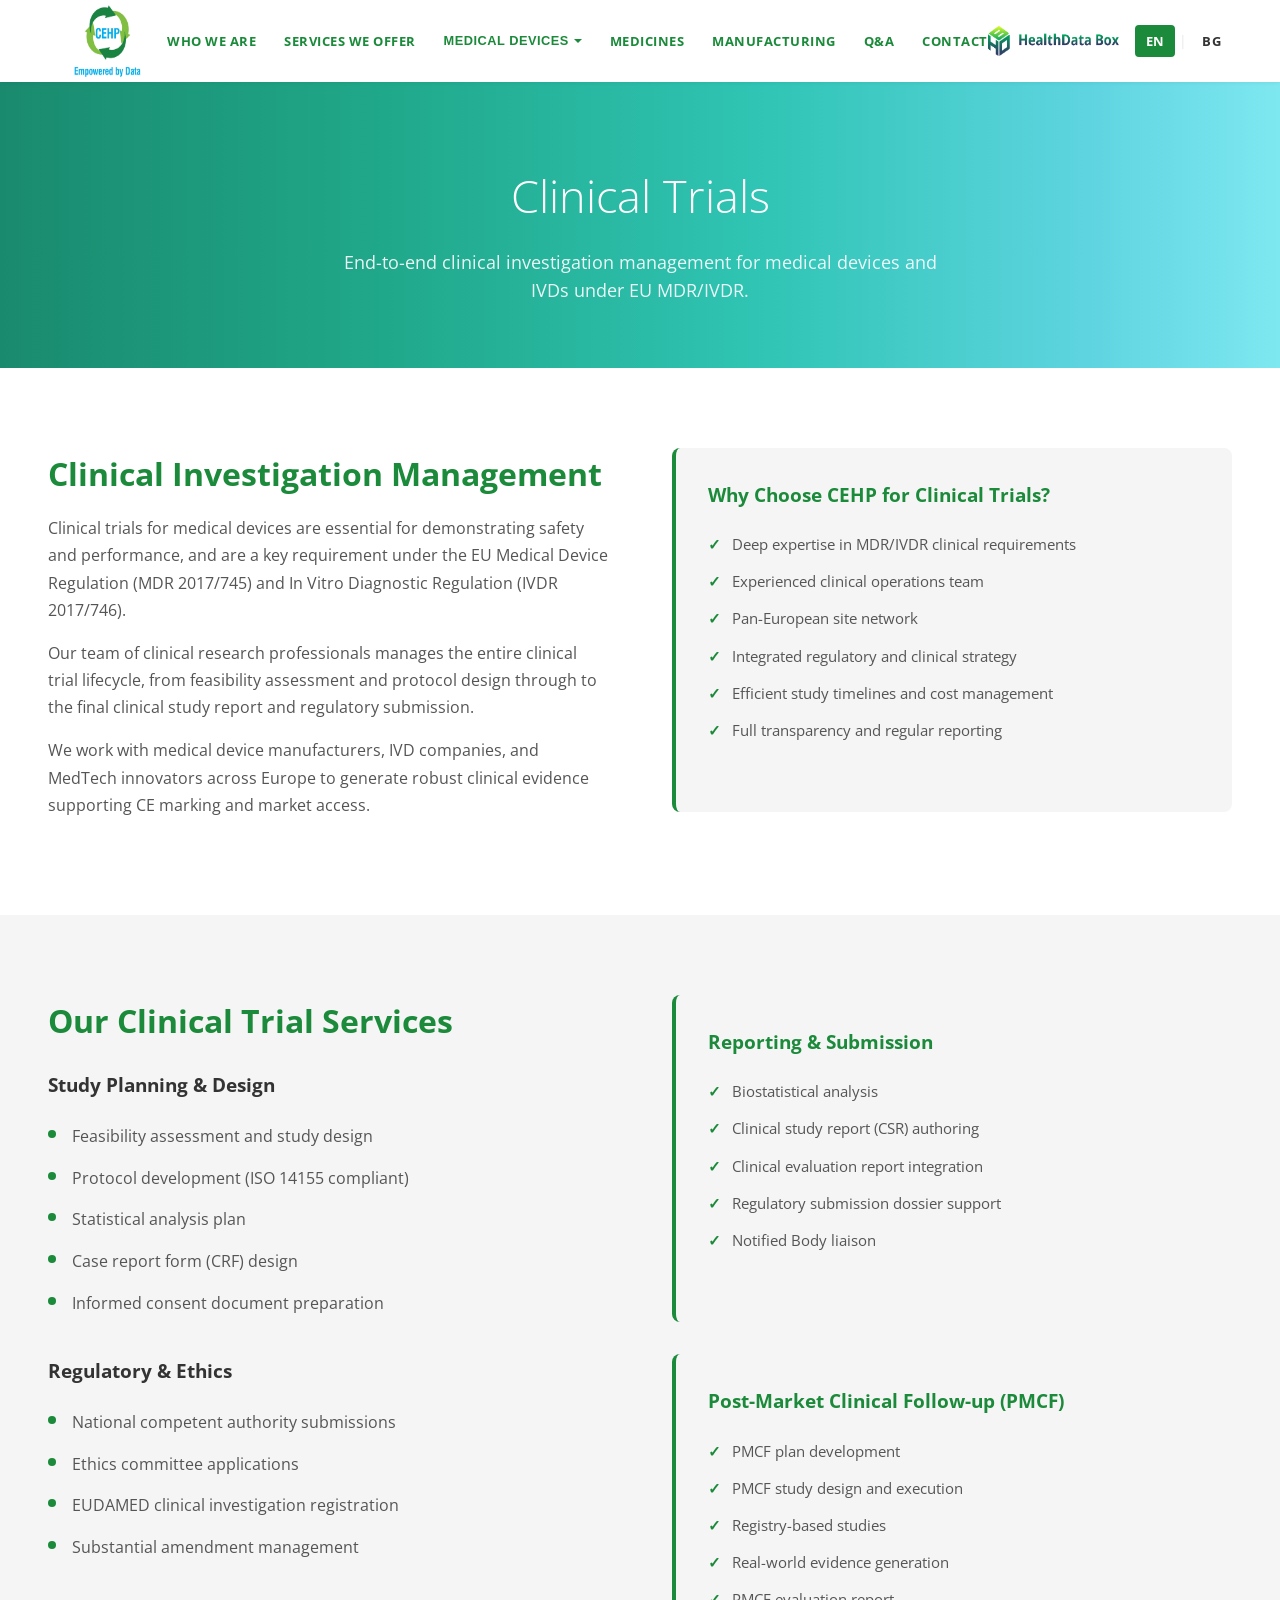
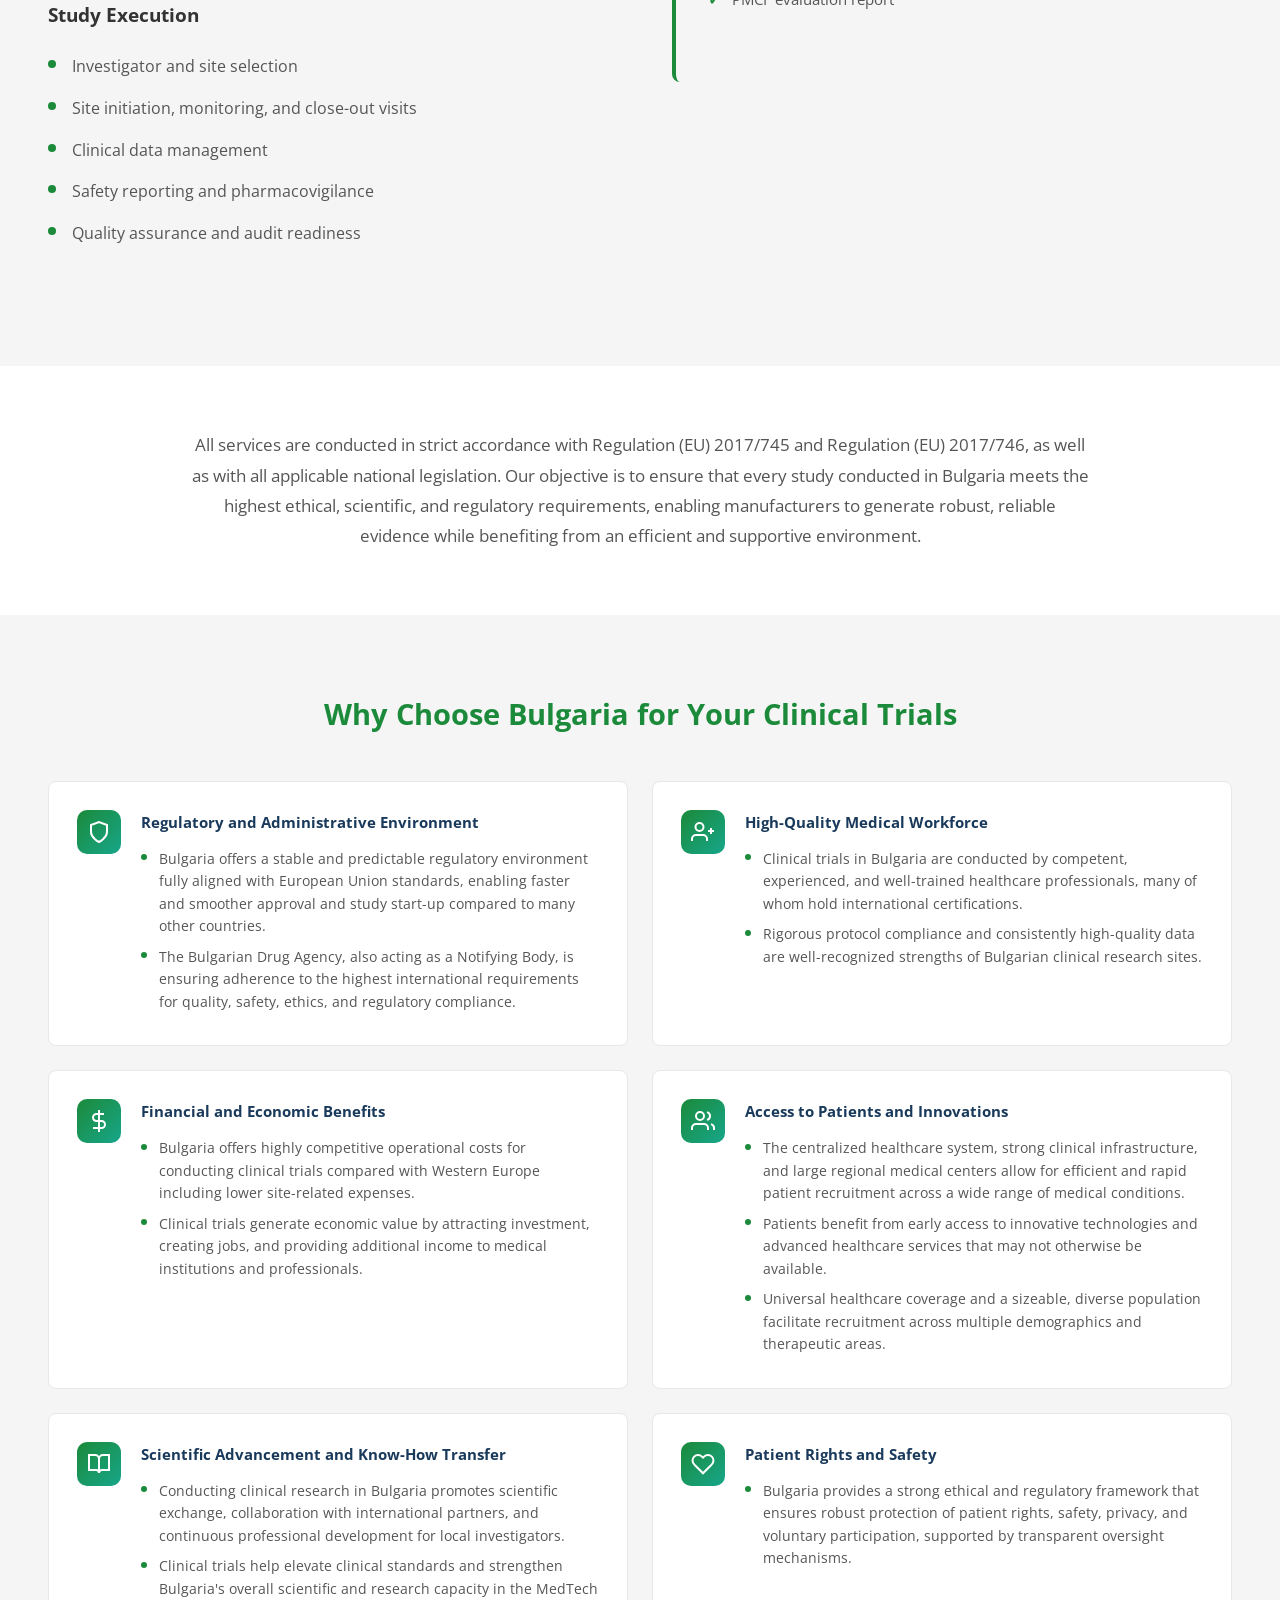
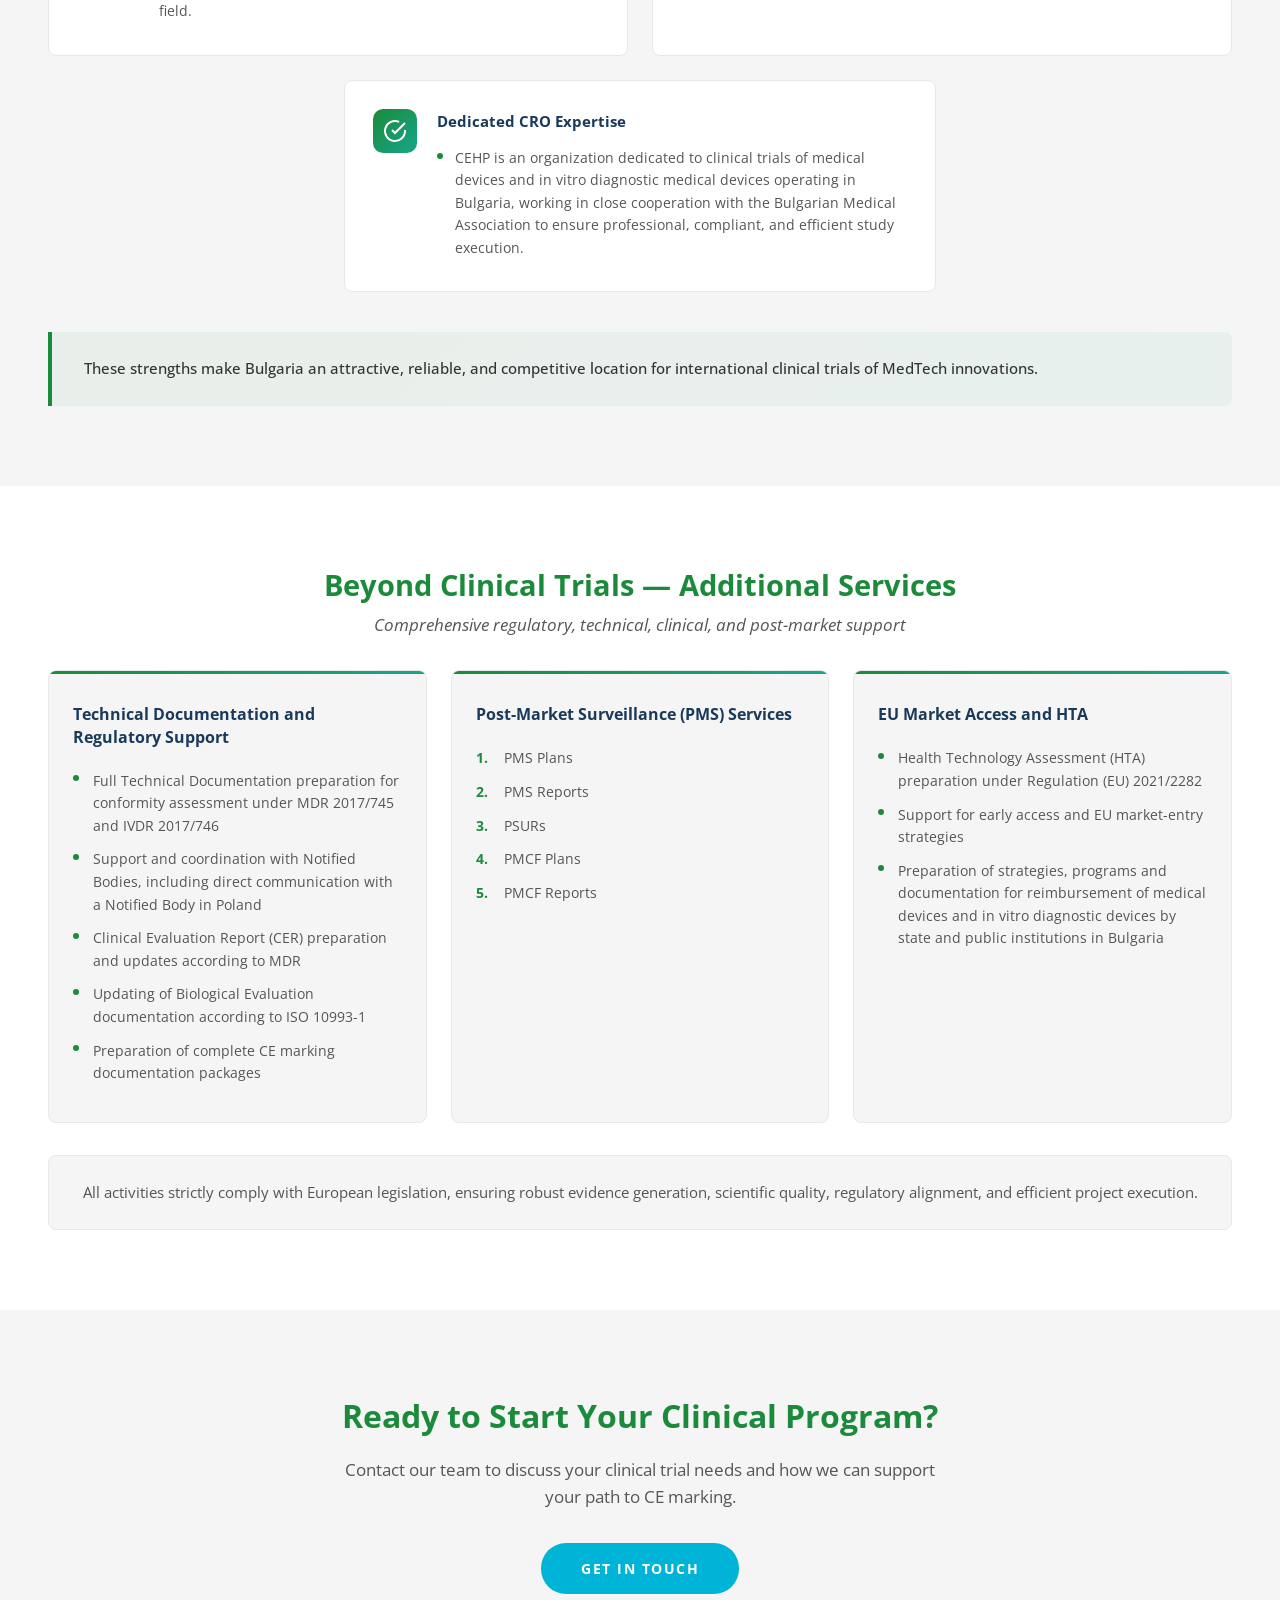
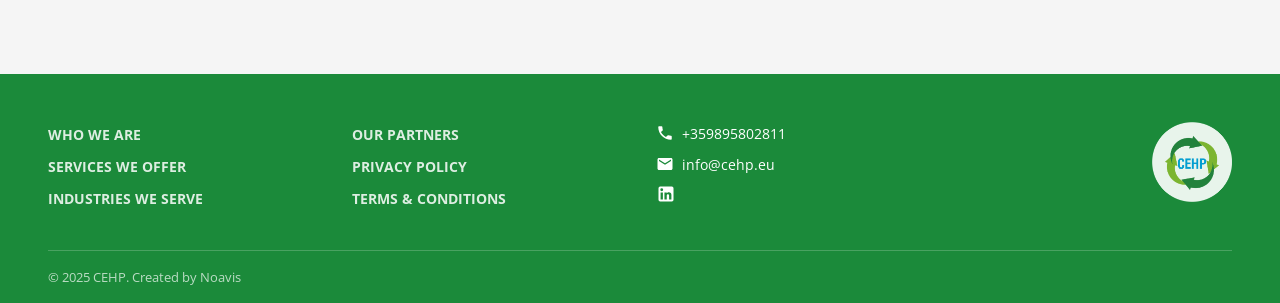
==== commit f14032b1: "updates" ====
--- a/clinical-trials.html
+++ b/clinical-trials.html
@@ -45,8 +45,15 @@
       <div class="nav-links">
         <a href="team.html" data-i18n="nav.who_we_are">Who We Are</a>
         <a href="services.html" data-i18n="nav.services">Services We Offer</a>
-        <a href="ivdr.html" data-i18n="nav.ivdr">IVDR Consulting</a>
-        <a href="clinical-trials.html" data-i18n="nav.clinical_trials">Clinical Trials</a>
+        <div class="nav-dropdown">
+          <button class="nav-dropdown-toggle" data-i18n="nav.medical_devices">Medical Devices</button>
+          <div class="nav-dropdown-menu">
+            <a href="mdr.html" data-i18n="nav.mdr">MDR Consulting</a>
+            <a href="ivdr.html" data-i18n="nav.ivdr">IVDR Consulting</a>
+            <a href="clinical-trials.html" data-i18n="nav.clinical_trials">Clinical Trials</a>
+          </div>
+        </div>
+        <a href="medicines.html" data-i18n="nav.medicines">Medicines</a>
         <a href="manufacturing.html" data-i18n="nav.manufacturing">Manufacturing</a>
         <a href="qa.html" data-i18n="nav.qa">Q&amp;A</a>
         <a href="contact.html" data-i18n="nav.contact">Contact</a>
@@ -72,8 +79,15 @@
       <a href="index.html" data-i18n="nav.home">Home</a>
       <a href="team.html" data-i18n="nav.who_we_are">Who We Are</a>
       <a href="services.html" data-i18n="nav.services">Services We Offer</a>
-      <a href="ivdr.html" data-i18n="nav.ivdr">IVDR Consulting</a>
-      <a href="clinical-trials.html" data-i18n="nav.clinical_trials">Clinical Trials</a>
+      <div class="mobile-nav-dropdown">
+        <button class="mobile-nav-dropdown-toggle" data-i18n="nav.medical_devices">Medical Devices</button>
+        <div class="mobile-nav-dropdown-menu">
+          <a href="mdr.html" data-i18n="nav.mdr">MDR Consulting</a>
+          <a href="ivdr.html" data-i18n="nav.ivdr">IVDR Consulting</a>
+          <a href="clinical-trials.html" data-i18n="nav.clinical_trials">Clinical Trials</a>
+        </div>
+      </div>
+      <a href="medicines.html" data-i18n="nav.medicines">Medicines</a>
       <a href="manufacturing.html" data-i18n="nav.manufacturing">Manufacturing</a>
       <a href="qa.html" data-i18n="nav.qa">Q&amp;A</a>
       <a href="contact.html" data-i18n="nav.contact">Contact</a>
--- a/css/style.css
+++ b/css/style.css
@@ -280,6 +280,7 @@
   letter-spacing: 0.5px;
   position: relative;
   padding: 0.5rem 0;
+  white-space: nowrap;
 }
 
 .nav-links a::after {
@@ -300,6 +301,130 @@
 
 .nav-links a:hover {
   color: var(--blue-btn);
+}
+
+/* Nav Dropdown */
+.nav-dropdown {
+  position: relative;
+}
+
+.nav-dropdown-toggle {
+  font-size: 0.8rem;
+  font-weight: 700;
+  color: var(--green-heading);
+  text-transform: uppercase;
+  letter-spacing: 0.5px;
+  padding: 0.5rem 0;
+  cursor: pointer;
+  background: none;
+  border: none;
+  display: flex;
+  align-items: center;
+  gap: 0.3rem;
+  white-space: nowrap;
+}
+
+.nav-dropdown-toggle::after {
+  content: '';
+  display: inline-block;
+  width: 0;
+  height: 0;
+  border-left: 4px solid transparent;
+  border-right: 4px solid transparent;
+  border-top: 4px solid currentColor;
+  transition: transform 0.2s ease;
+}
+
+.nav-dropdown:hover .nav-dropdown-toggle::after {
+  transform: rotate(180deg);
+}
+
+.nav-dropdown-toggle:hover {
+  color: var(--blue-btn);
+}
+
+.nav-dropdown-menu {
+  position: absolute;
+  top: 100%;
+  left: 50%;
+  transform: translateX(-50%);
+  background: var(--bg-white);
+  border: 1px solid var(--border-light);
+  border-radius: 6px;
+  box-shadow: 0 4px 16px rgba(0, 0, 0, 0.1);
+  padding: 0.5rem 0;
+  min-width: 200px;
+  opacity: 0;
+  visibility: hidden;
+  transition: opacity 0.2s ease, visibility 0.2s ease;
+  z-index: 100;
+}
+
+.nav-dropdown:hover .nav-dropdown-menu {
+  opacity: 1;
+  visibility: visible;
+}
+
+.nav-dropdown-menu a {
+  display: block;
+  padding: 0.5rem 1.25rem !important;
+  font-size: 0.8rem;
+  white-space: nowrap;
+}
+
+.nav-dropdown-menu a::after {
+  display: none !important;
+}
+
+/* Mobile dropdown */
+.mobile-nav-dropdown-toggle {
+  font-size: 1rem;
+  font-weight: 600;
+  color: var(--green-heading);
+  text-transform: uppercase;
+  letter-spacing: 0.5px;
+  background: none;
+  border: none;
+  cursor: pointer;
+  display: flex;
+  align-items: center;
+  gap: 0.4rem;
+  padding: 0;
+}
+
+.mobile-nav-dropdown-toggle::after {
+  content: '';
+  display: inline-block;
+  width: 0;
+  height: 0;
+  border-left: 4px solid transparent;
+  border-right: 4px solid transparent;
+  border-top: 4px solid currentColor;
+  transition: transform 0.2s ease;
+}
+
+.mobile-nav-dropdown-toggle.open::after {
+  transform: rotate(180deg);
+}
+
+.mobile-nav-dropdown-toggle:hover {
+  color: var(--blue-btn);
+}
+
+.mobile-nav-dropdown-menu {
+  display: none;
+  flex-direction: column;
+  gap: 1rem;
+  padding-left: 1rem;
+  margin-top: 0.75rem;
+}
+
+.mobile-nav-dropdown-menu.open {
+  display: flex;
+}
+
+.mobile-nav-dropdown-menu a {
+  font-size: 0.9rem;
 }
 
 .nav-right {
@@ -1227,10 +1352,15 @@
     grid-template-columns: repeat(2, 1fr);
   }
   .nav-links {
-    gap: 1rem;
+    gap: 0.9rem;
   }
   .nav-links a {
-    font-size: 0.75rem;
+    font-size: 0.72rem;
+    letter-spacing: 0;
+  }
+  .nav-dropdown-toggle {
+    font-size: 0.72rem;
+    letter-spacing: 0;
   }
 }
 
@@ -1266,23 +1396,23 @@
   .hero-globe {
     display: none;
   }
+
+  .nav-links {
+    display: none;
+  }
+
+  .hamburger {
+    display: flex;
+  }
+
+  .mobile-nav {
+    display: block;
+  }
 }
 
 @media (max-width: 768px) {
   html {
     font-size: 15px;
-  }
-
-  .nav-links {
-    display: none;
-  }
-
-  .hamburger {
-    display: flex;
-  }
-
-  .mobile-nav {
-    display: block;
   }
 
   .hero-content h1 {
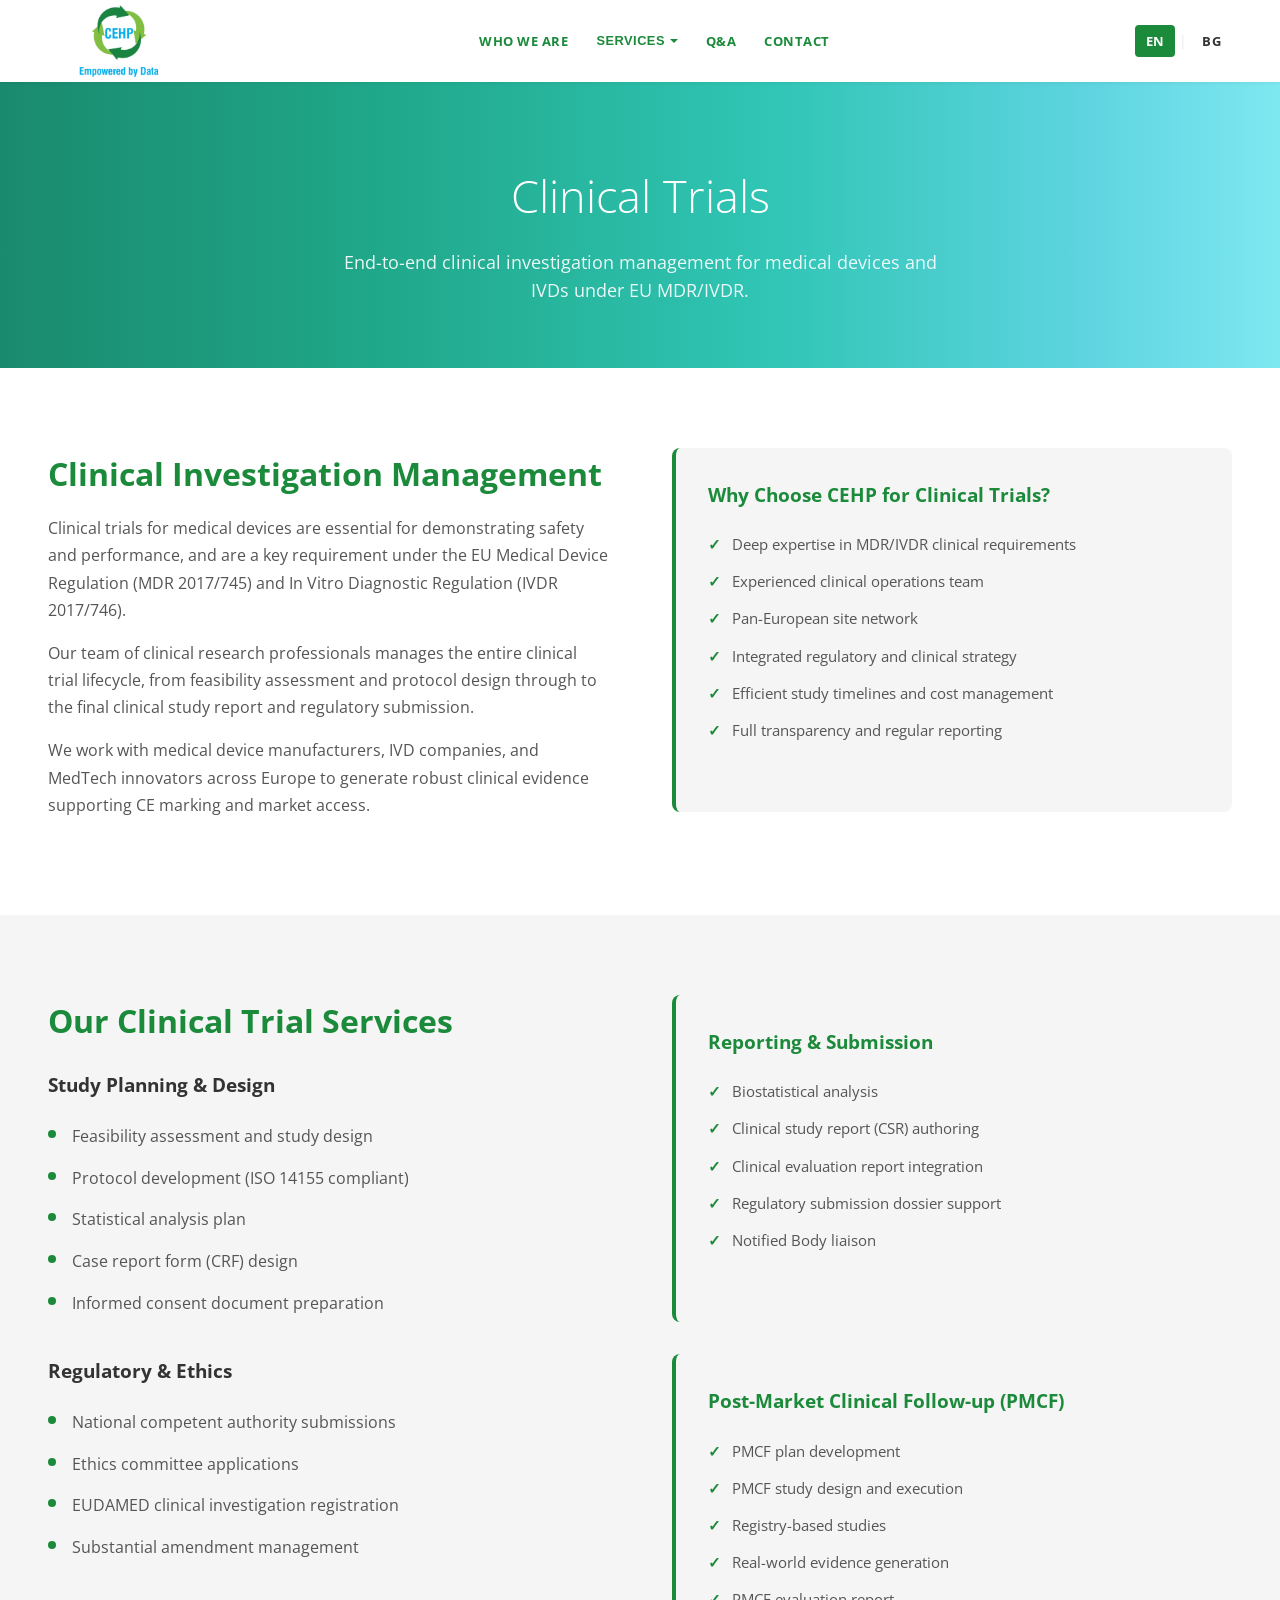
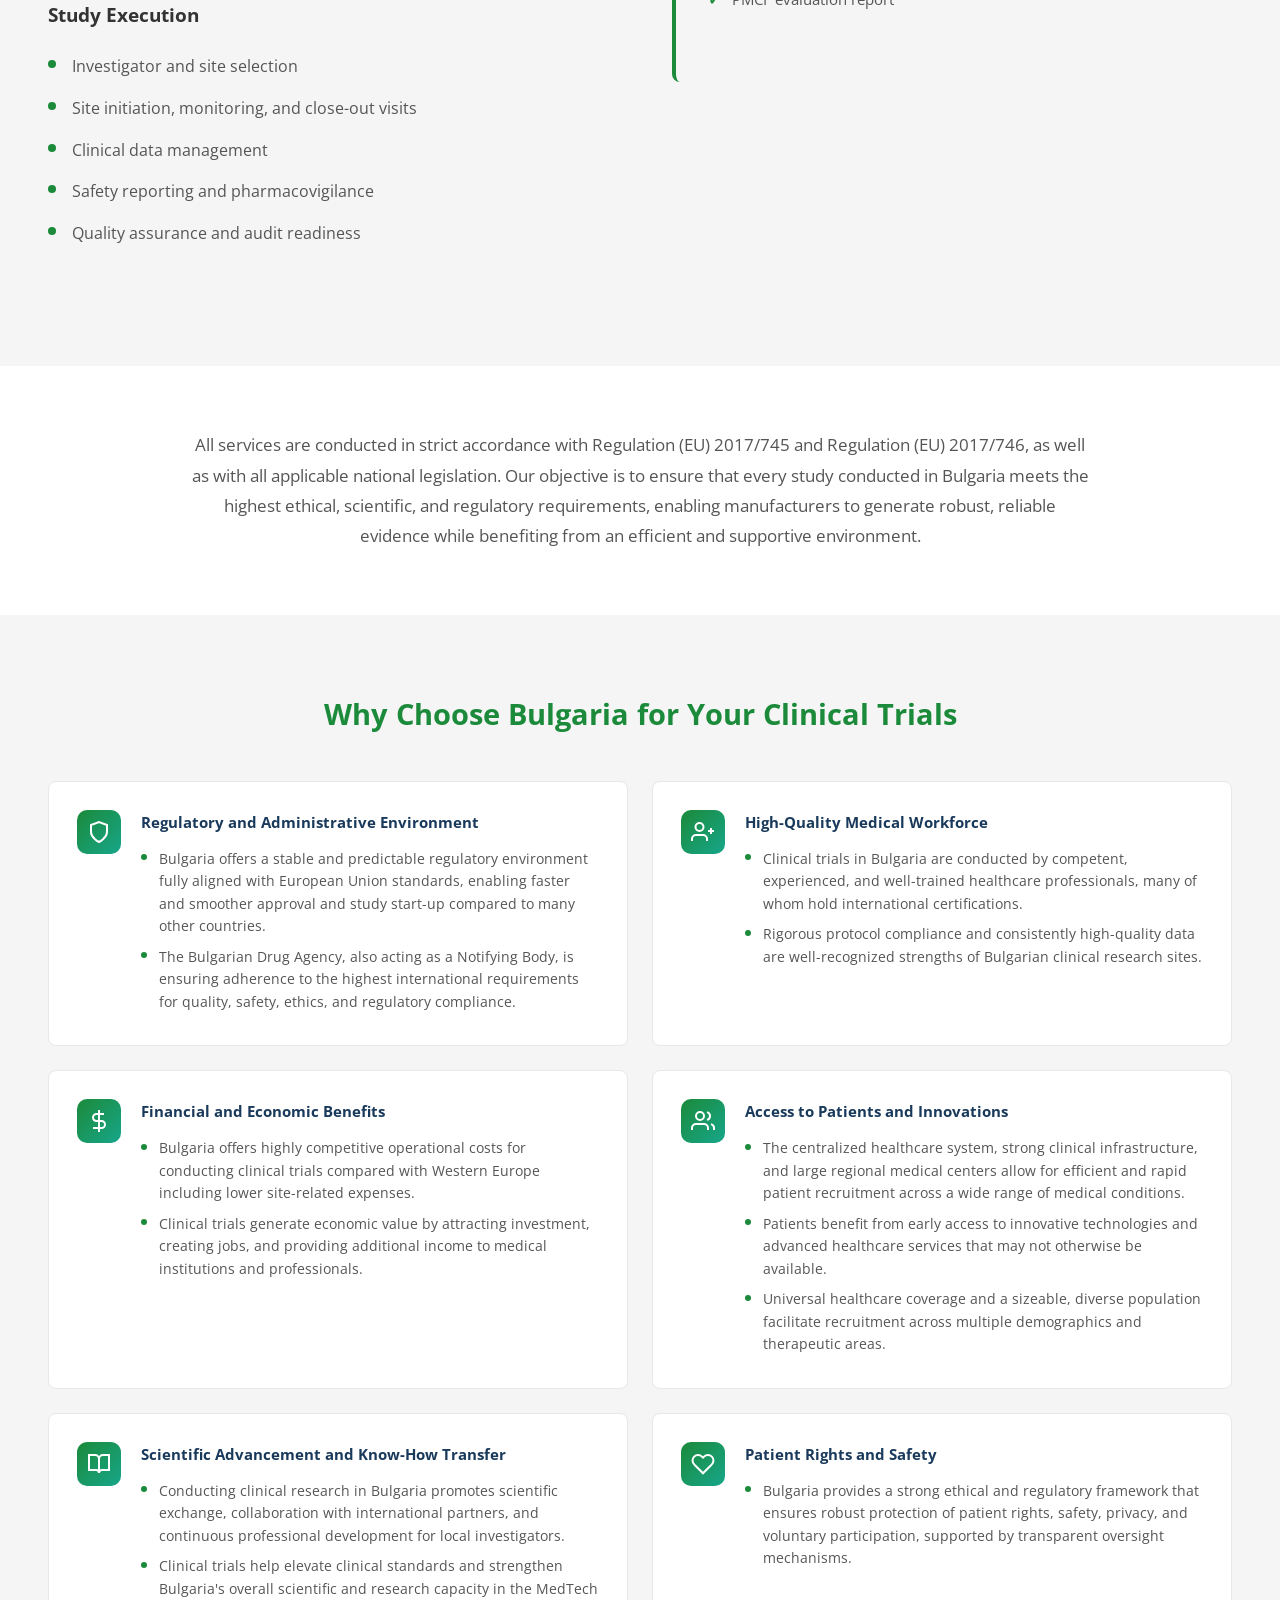
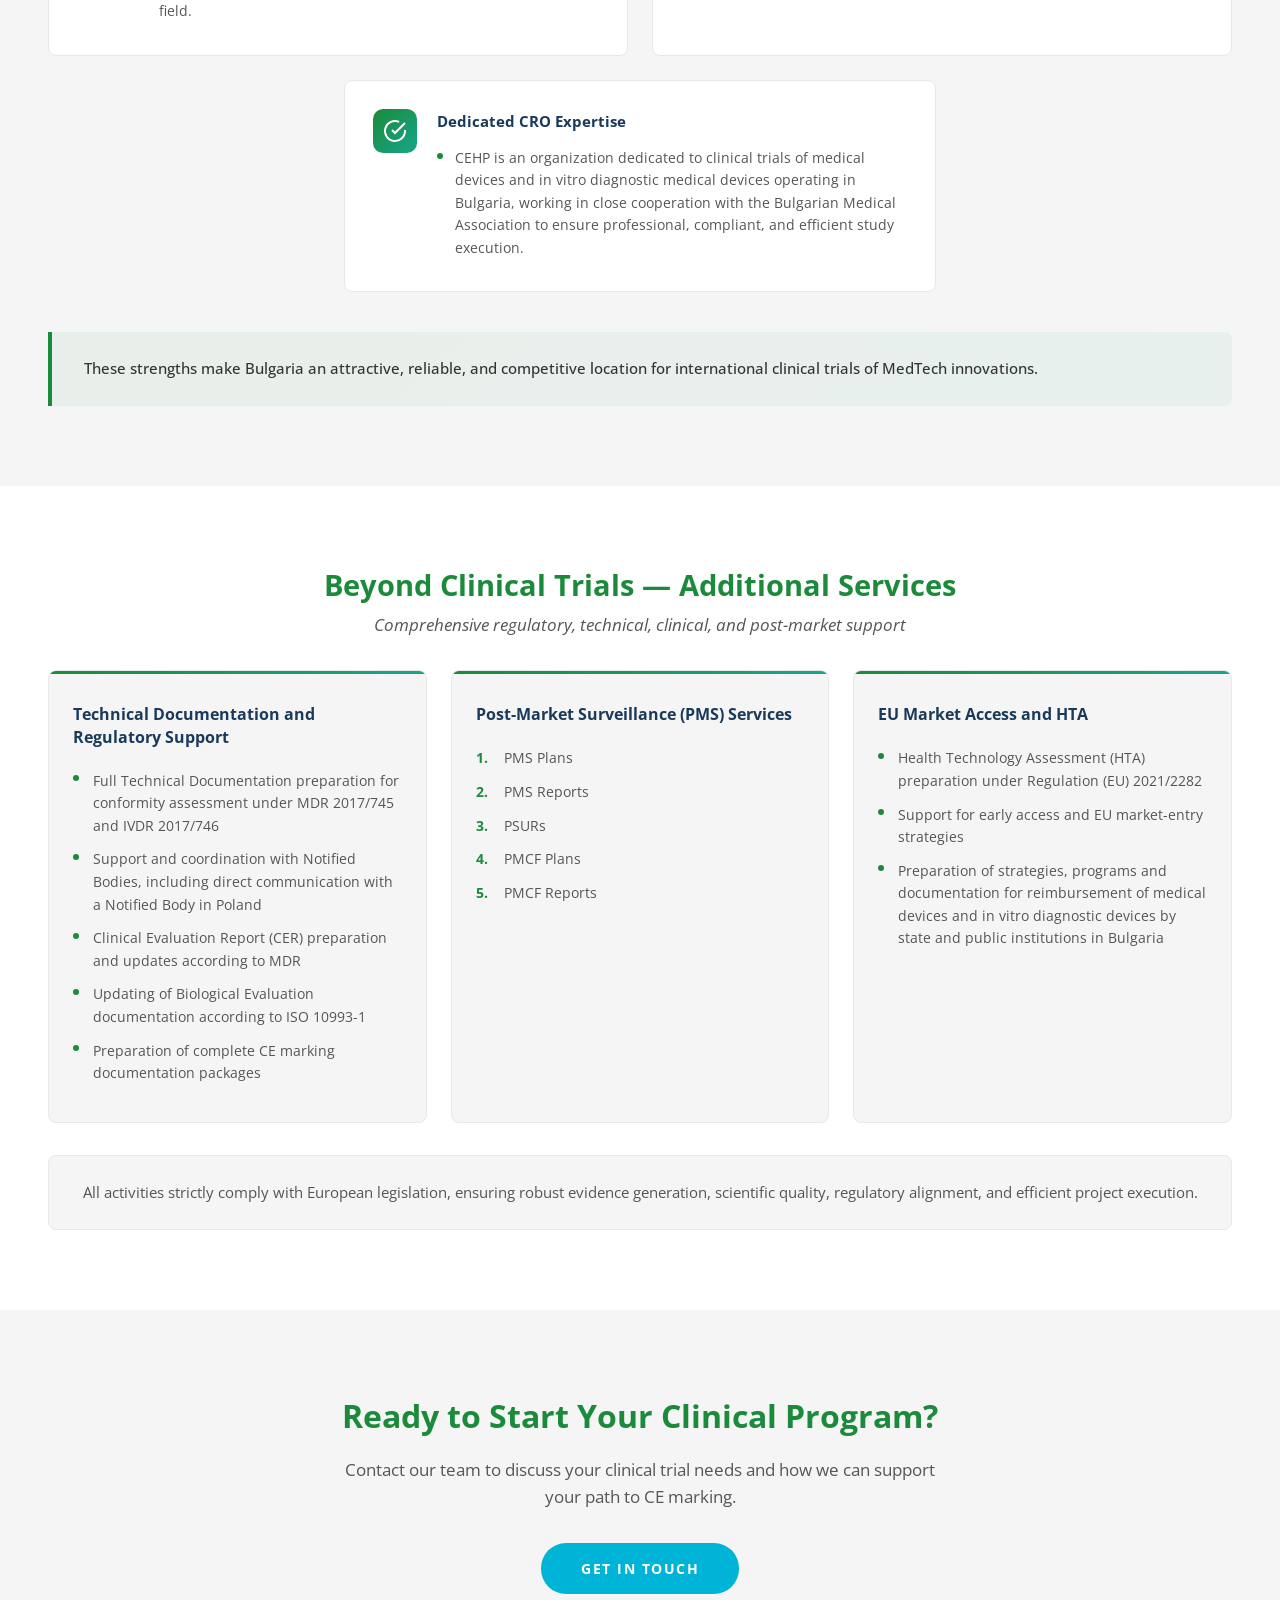
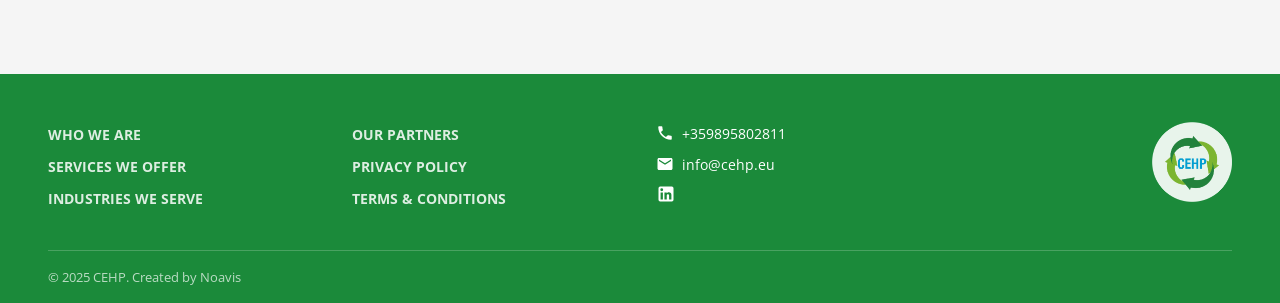
==== commit d3ecec99: "updates styles add images" ====
--- a/clinical-trials.html
+++ b/clinical-trials.html
@@ -44,23 +44,23 @@
       </a>
       <div class="nav-links">
         <a href="team.html" data-i18n="nav.who_we_are">Who We Are</a>
-        <a href="services.html" data-i18n="nav.services">Services We Offer</a>
         <div class="nav-dropdown">
-          <button class="nav-dropdown-toggle" data-i18n="nav.medical_devices">Medical Devices</button>
+          <button class="nav-dropdown-toggle" data-i18n="nav.services">Services</button>
           <div class="nav-dropdown-menu">
-            <a href="mdr.html" data-i18n="nav.mdr">MDR Consulting</a>
-            <a href="ivdr.html" data-i18n="nav.ivdr">IVDR Consulting</a>
-            <a href="clinical-trials.html" data-i18n="nav.clinical_trials">Clinical Trials</a>
-          </div>
-        </div>
-        <a href="medicines.html" data-i18n="nav.medicines">Medicines</a>
-        <a href="manufacturing.html" data-i18n="nav.manufacturing">Manufacturing</a>
+            <div class="nav-dropdown-group">
+              <span class="nav-dropdown-label" data-i18n="nav.medical_devices">Medical Devices</span>
+              <a href="mdr.html" data-i18n="nav.mdr">MDR</a>
+              <a href="ivdr.html" data-i18n="nav.ivdr">IVDR</a>
+              <a href="clinical-trials.html" data-i18n="nav.clinical_investigations">Clinical Investigations</a>
+            </div>
+            <a href="medicines.html" data-i18n="nav.pharmaceuticals">Pharmaceuticals</a>
+            <a href="manufacturing.html" data-i18n="nav.for_manufacturers">For Manufacturers</a>
+          </div>
+        </div>
         <a href="qa.html" data-i18n="nav.qa">Q&amp;A</a>
         <a href="contact.html" data-i18n="nav.contact">Contact</a>
       </div>
-      <a href="https://www.healthdatabox.com/" target="_blank" rel="noopener noreferrer" class="nav-right">
-        <img src="images/healthdatabox-logo.png" alt="HealthData Box">
-      </a>
+
       <div class="lang-switcher">
         <button class="lang-btn active" data-lang="en">EN</button>
         <span class="lang-sep">|</span>
@@ -78,17 +78,17 @@
     <div class="mobile-nav-links">
       <a href="index.html" data-i18n="nav.home">Home</a>
       <a href="team.html" data-i18n="nav.who_we_are">Who We Are</a>
-      <a href="services.html" data-i18n="nav.services">Services We Offer</a>
       <div class="mobile-nav-dropdown">
-        <button class="mobile-nav-dropdown-toggle" data-i18n="nav.medical_devices">Medical Devices</button>
+        <button class="mobile-nav-dropdown-toggle" data-i18n="nav.services">Services</button>
         <div class="mobile-nav-dropdown-menu">
-          <a href="mdr.html" data-i18n="nav.mdr">MDR Consulting</a>
-          <a href="ivdr.html" data-i18n="nav.ivdr">IVDR Consulting</a>
-          <a href="clinical-trials.html" data-i18n="nav.clinical_trials">Clinical Trials</a>
-        </div>
-      </div>
-      <a href="medicines.html" data-i18n="nav.medicines">Medicines</a>
-      <a href="manufacturing.html" data-i18n="nav.manufacturing">Manufacturing</a>
+          <span class="mobile-nav-dropdown-label" data-i18n="nav.medical_devices">Medical Devices</span>
+          <a href="mdr.html" data-i18n="nav.mdr" class="mobile-nav-sub">MDR</a>
+          <a href="ivdr.html" data-i18n="nav.ivdr" class="mobile-nav-sub">IVDR</a>
+          <a href="clinical-trials.html" data-i18n="nav.clinical_investigations" class="mobile-nav-sub">Clinical Investigations</a>
+          <a href="medicines.html" data-i18n="nav.pharmaceuticals">Pharmaceuticals</a>
+          <a href="manufacturing.html" data-i18n="nav.for_manufacturers">For Manufacturers</a>
+        </div>
+      </div>
       <a href="qa.html" data-i18n="nav.qa">Q&amp;A</a>
       <a href="contact.html" data-i18n="nav.contact">Contact</a>
     </div>
--- a/css/style.css
+++ b/css/style.css
@@ -376,6 +376,28 @@
   display: none !important;
 }
 
+/* Dropdown group with label */
+.nav-dropdown-group {
+  padding-bottom: 0.25rem;
+  margin-bottom: 0.25rem;
+  border-bottom: 1px solid var(--border-light);
+}
+
+.nav-dropdown-label {
+  display: block;
+  padding: 0.5rem 1.25rem 0.25rem;
+  font-size: 0.7rem;
+  font-weight: 700;
+  color: var(--green-heading);
+  text-transform: uppercase;
+  letter-spacing: 1px;
+  white-space: nowrap;
+}
+
+.nav-dropdown-group a {
+  padding-left: 1.75rem !important;
+}
+
 /* Mobile dropdown */
 .mobile-nav-dropdown-toggle {
   font-size: 1rem;
@@ -425,6 +447,21 @@
 
 .mobile-nav-dropdown-menu a {
   font-size: 0.9rem;
+}
+
+.mobile-nav-dropdown-label {
+  display: block;
+  font-size: 0.75rem;
+  font-weight: 700;
+  color: var(--green-heading);
+  text-transform: uppercase;
+  letter-spacing: 1px;
+  margin-bottom: 0.25rem;
+}
+
+.mobile-nav-dropdown-menu a.mobile-nav-sub {
+  padding-left: 0.75rem;
+  font-size: 0.85rem;
 }
 
 .nav-right {
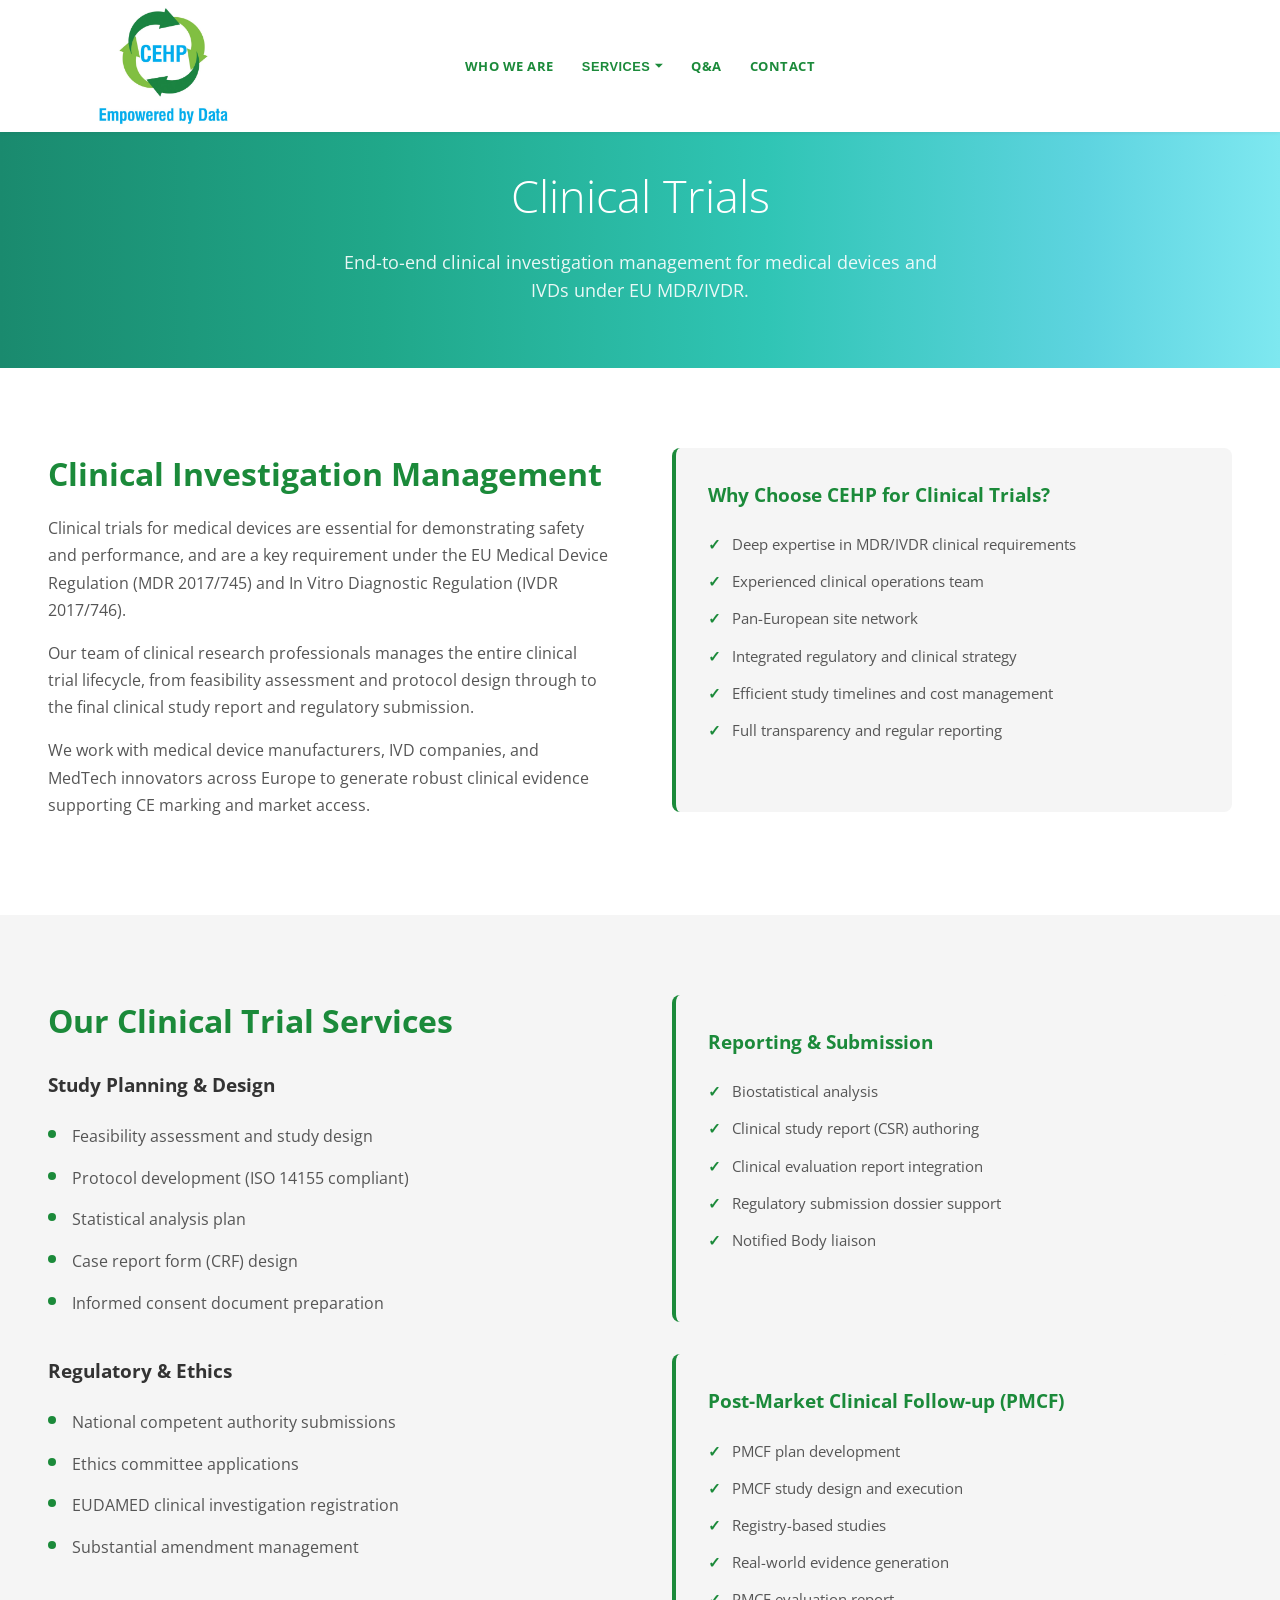
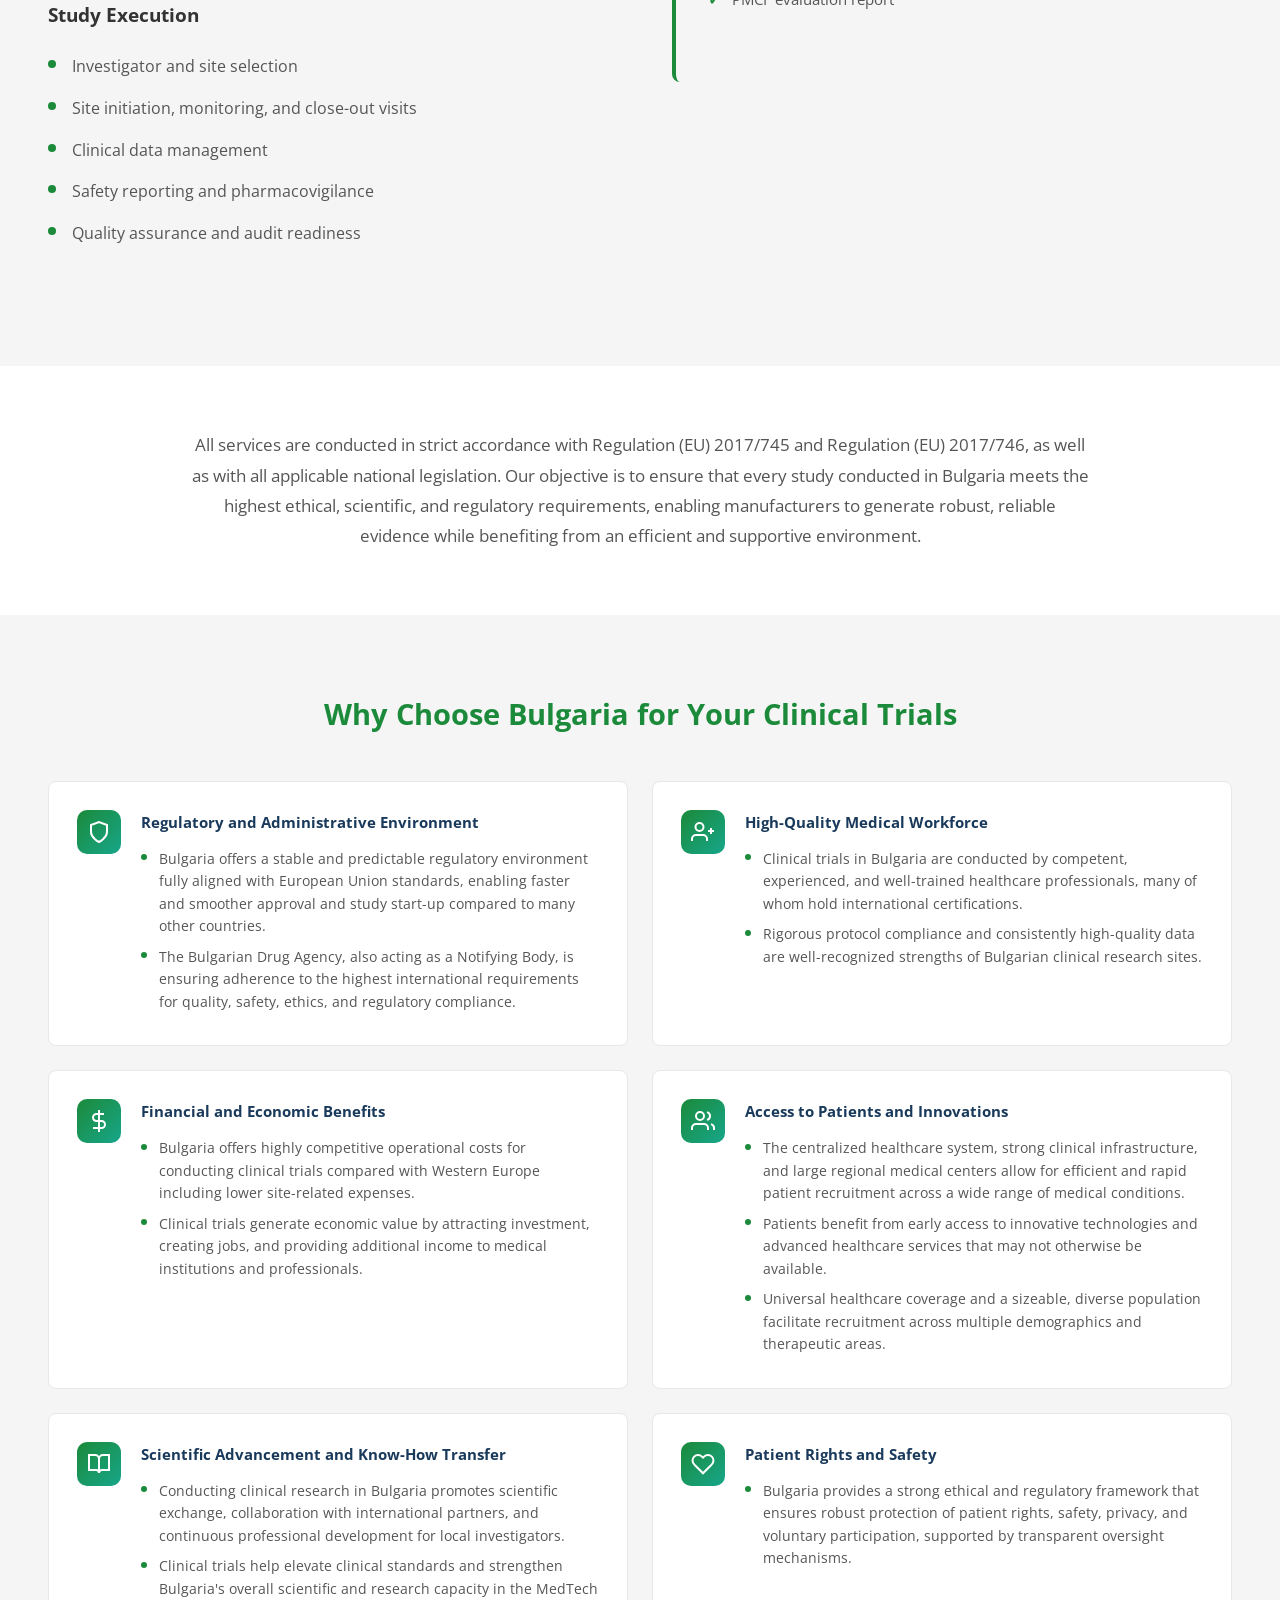
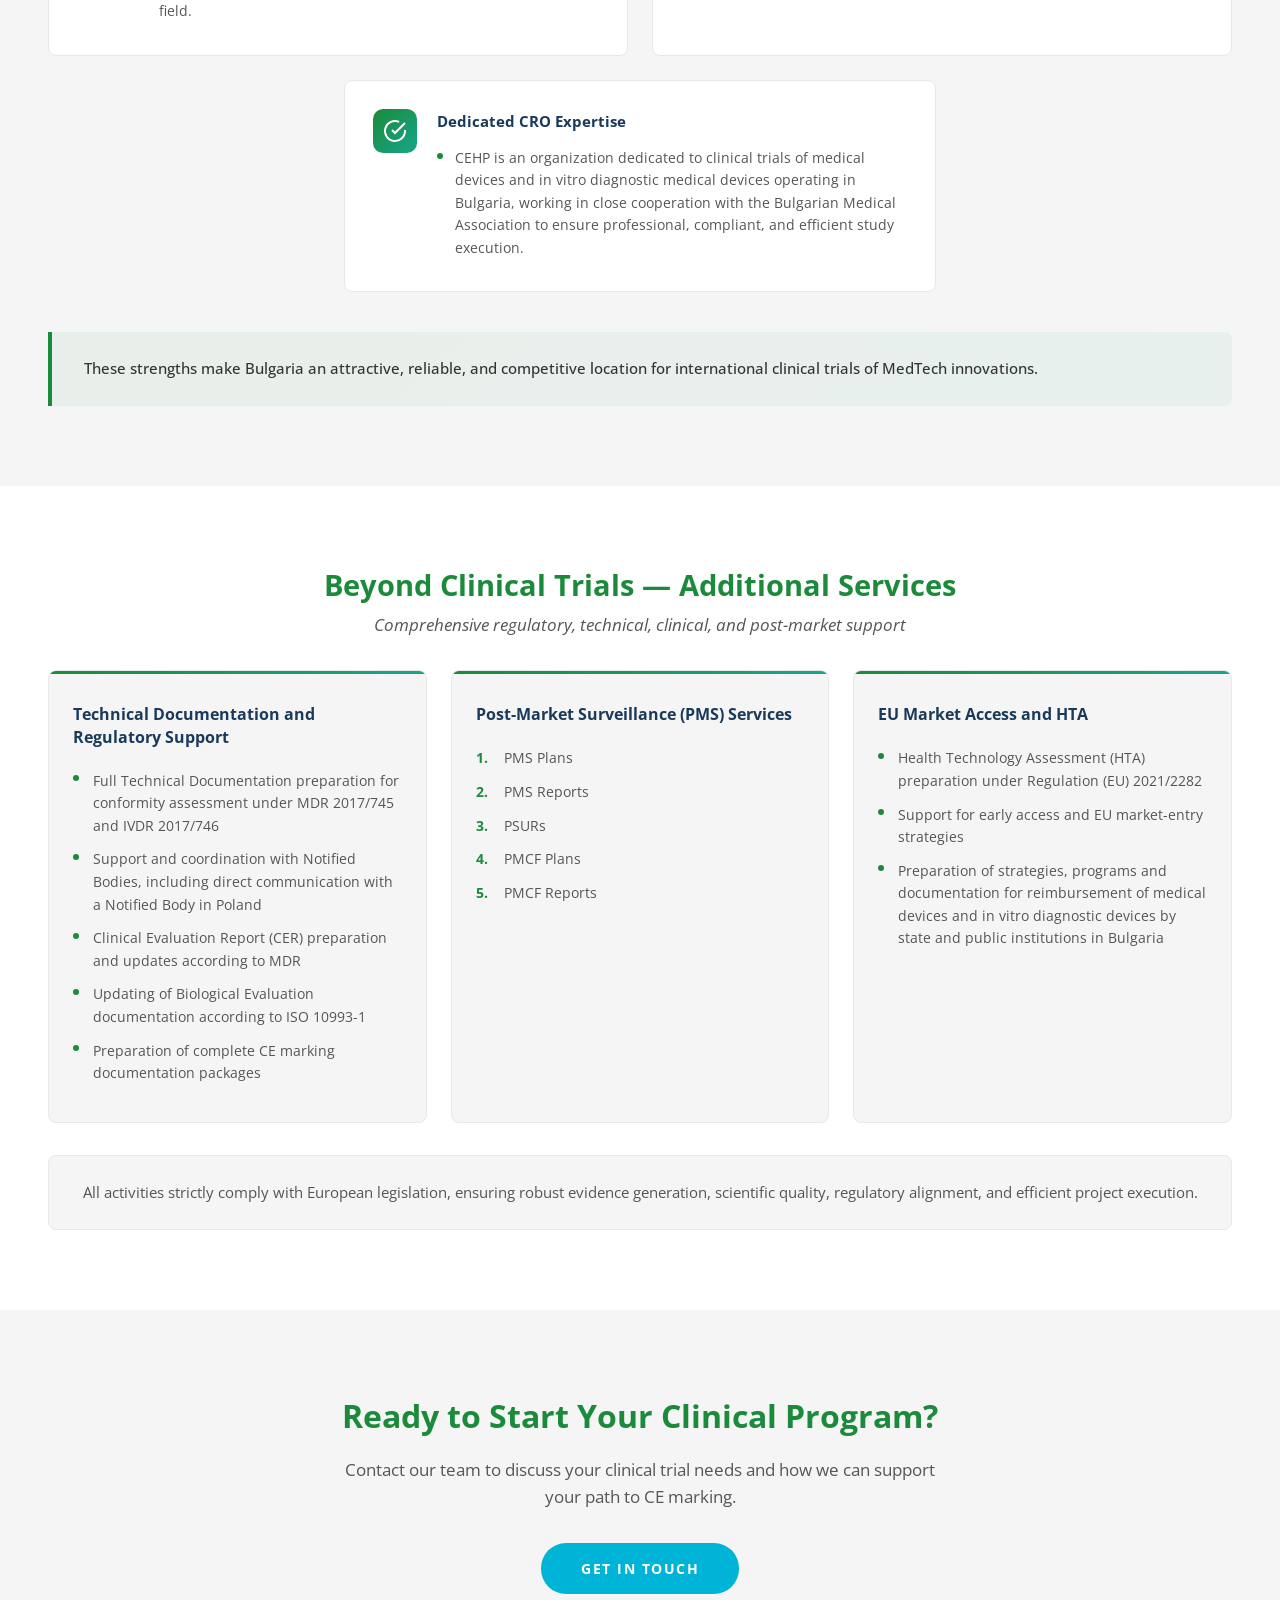
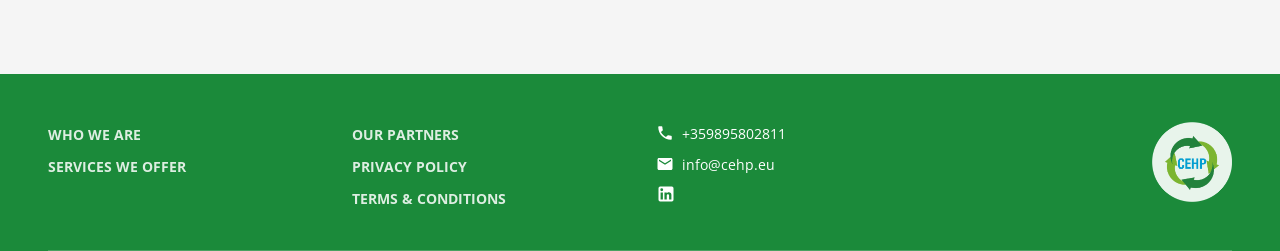
==== commit 396a8300: "Apply client change document (English version) Home: - Larger header logo; pillar 2 retitled with ne" ====
--- a/clinical-trials.html
+++ b/clinical-trials.html
@@ -47,11 +47,12 @@
         <div class="nav-dropdown">
           <button class="nav-dropdown-toggle" data-i18n="nav.services">Services</button>
           <div class="nav-dropdown-menu">
+            <a href="services.html" class="nav-dropdown-title" data-i18n="nav.our_services">Our Services</a>
             <div class="nav-dropdown-group">
-              <span class="nav-dropdown-label" data-i18n="nav.medical_devices">Medical Devices</span>
+              <a href="services.html#md-ivd" class="nav-dropdown-label" data-i18n="nav.medical_devices">Medical Devices</a>
               <a href="mdr.html" data-i18n="nav.mdr">MDR</a>
               <a href="ivdr.html" data-i18n="nav.ivdr">IVDR</a>
-              <a href="clinical-trials.html" data-i18n="nav.clinical_investigations">Clinical Investigations</a>
+              <a href="clinical-trials.html" data-i18n="nav.clinical_investigations">Clinical Trials</a>
             </div>
             <a href="medicines.html" data-i18n="nav.pharmaceuticals">Pharmaceuticals</a>
             <a href="manufacturing.html" data-i18n="nav.for_manufacturers">For Manufacturers</a>
@@ -81,10 +82,11 @@
       <div class="mobile-nav-dropdown">
         <button class="mobile-nav-dropdown-toggle" data-i18n="nav.services">Services</button>
         <div class="mobile-nav-dropdown-menu">
-          <span class="mobile-nav-dropdown-label" data-i18n="nav.medical_devices">Medical Devices</span>
+          <a href="services.html" class="mobile-nav-dropdown-title" data-i18n="nav.our_services">Our Services</a>
+          <a href="services.html#md-ivd" class="mobile-nav-dropdown-label" data-i18n="nav.medical_devices">Medical Devices</a>
           <a href="mdr.html" data-i18n="nav.mdr" class="mobile-nav-sub">MDR</a>
           <a href="ivdr.html" data-i18n="nav.ivdr" class="mobile-nav-sub">IVDR</a>
-          <a href="clinical-trials.html" data-i18n="nav.clinical_investigations" class="mobile-nav-sub">Clinical Investigations</a>
+          <a href="clinical-trials.html" data-i18n="nav.clinical_investigations" class="mobile-nav-sub">Clinical Trials</a>
           <a href="medicines.html" data-i18n="nav.pharmaceuticals">Pharmaceuticals</a>
           <a href="manufacturing.html" data-i18n="nav.for_manufacturers">For Manufacturers</a>
         </div>
@@ -379,7 +381,6 @@
           <ul>
             <li><a href="team.html"><strong data-i18n="footer.who_we_are">WHO WE ARE</strong></a></li>
             <li><a href="services.html"><strong data-i18n="footer.services">SERVICES WE OFFER</strong></a></li>
-            <li><a href="services.html"><strong data-i18n="footer.industries">INDUSTRIES WE SERVE</strong></a></li>
           </ul>
         </div>
         <div class="footer-col">
@@ -408,9 +409,6 @@
           <img src="images/logo.png" alt="CEHP Logo" width="80" height="80">
         </div>
       </div>
-      <div class="footer-bottom">
-        <span data-i18n="footer.copyright">&copy; 2025 CEHP. Created by Noavis</span>
-      </div>
     </div>
   </footer>
 
--- a/css/style.css
+++ b/css/style.css
@@ -246,6 +246,20 @@
   padding: 0.05rem 3rem;
   max-width: var(--max-width);
   margin: 0 auto;
+  position: relative;
+}
+
+/* With the language switcher hidden there is nothing on the right to balance
+   the logo, so space-between would push the links flush right. Pin them to the
+   true centre of the bar instead. Desktop only — below 1024px .nav-links is
+   hidden and the hamburger takes the right-hand slot. */
+@media (min-width: 1025px) {
+  .nav-links {
+    position: absolute;
+    left: 50%;
+    top: 50%;
+    transform: translate(-50%, -50%);
+  }
 }
 
 .nav-logo {
@@ -255,8 +269,15 @@
 }
 
 .nav-logo img {
-  height: 80px;
+  height: 130px;
   width: auto;
+}
+
+/* --- Language switcher hidden: the site is English-only for now ---
+   The markup is left in place on every page. To bring the BG version back,
+   delete this rule and re-enable the Bulgarian translations in js/i18n.js. */
+.lang-switcher {
+  display: none !important;
 }
 
 .nav-logo .tagline {
@@ -376,6 +397,36 @@
   display: none !important;
 }
 
+/* Highlighted first "Our Services" link */
+.nav-dropdown-title {
+  display: block;
+  padding: 0.65rem 1.25rem !important;
+  font-size: 0.85rem !important;
+  font-weight: 800 !important;
+  color: var(--green-heading) !important;
+  text-transform: uppercase;
+  letter-spacing: 0.5px;
+  background: rgba(27, 138, 58, 0.06);
+  border-bottom: 1px solid var(--border-light);
+  margin-bottom: 0.25rem;
+}
+.nav-dropdown-title:hover {
+  background: rgba(27, 138, 58, 0.12);
+  color: var(--green-heading) !important;
+}
+
+.mobile-nav-dropdown-title {
+  display: block;
+  font-size: 0.95rem;
+  font-weight: 800;
+  color: var(--green-heading);
+  text-transform: uppercase;
+  letter-spacing: 0.5px;
+  padding-bottom: 0.5rem;
+  margin-bottom: 0.5rem;
+  border-bottom: 1px solid var(--border-light);
+}
+
 /* Dropdown group with label */
 .nav-dropdown-group {
   padding-bottom: 0.25rem;
@@ -783,7 +834,7 @@
   display: grid;
   grid-template-columns: repeat(4, 1fr);
   gap: 1.5rem;
-  margin: 3rem 0 2.5rem;
+  margin: 3rem 0 0;
 }
 
 .service-home-card {
